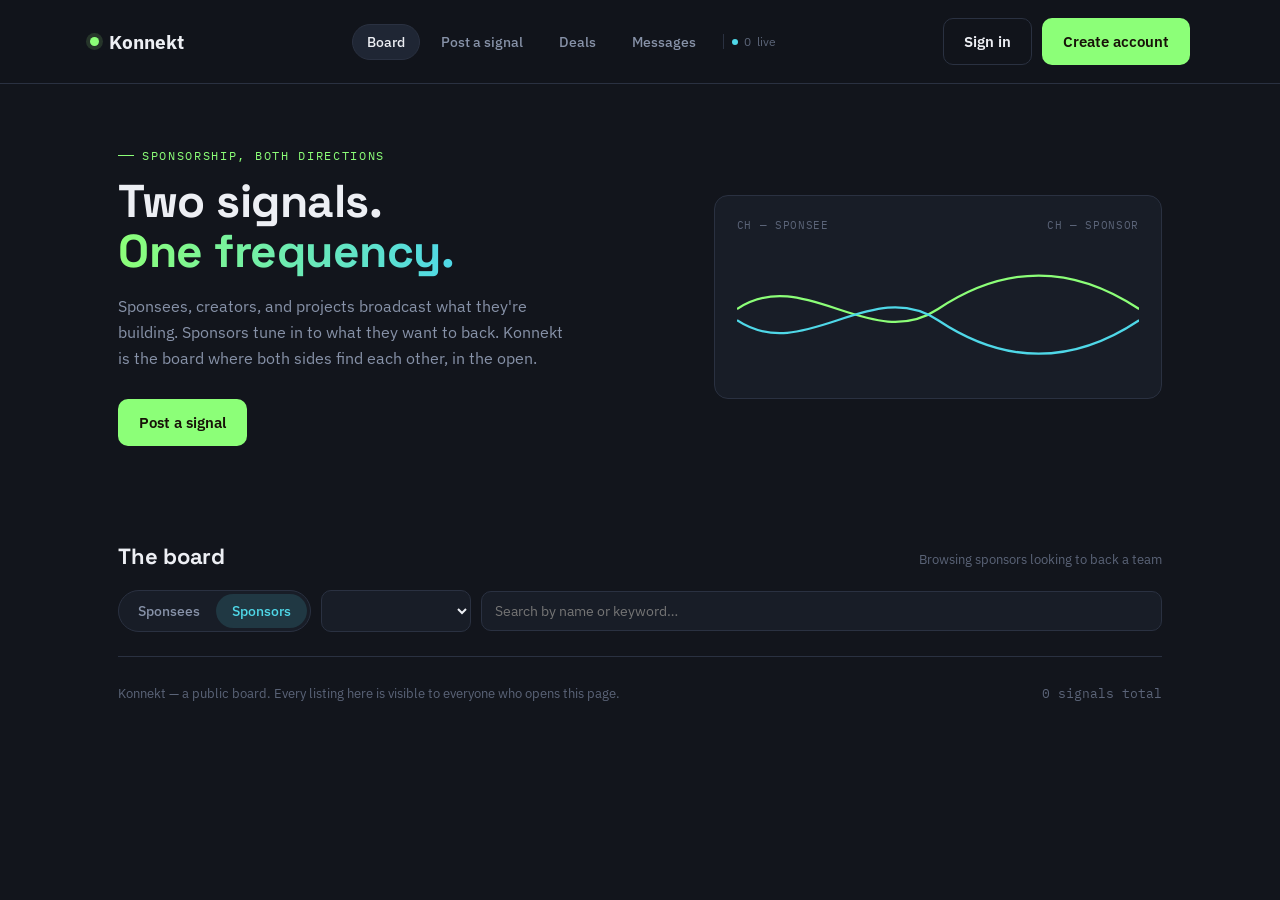
==== index.html @ de86387a "Add files via upload" ====
<!DOCTYPE html>
<html lang="en">
<head>
<meta charset="UTF-8">
<meta name="viewport" content="width=device-width, initial-scale=1.0">
<title>Konnekt — sponsees and sponsors, tuned to find each other</title>
<link rel="stylesheet" href="style.css">
</head>
<body>

<header>
  <div class="wrap header-row">
    <div class="logo"><span class="dot"></span>Konnekt</div>
    <nav>
      <button class="nav-btn active" data-view="board" onclick="setView('board')">Board</button>
      <button class="nav-btn" data-view="post" onclick="setView('post')">Post a signal</button>
      <button class="nav-btn" data-view="deals" onclick="setView('deals')">Deals<span class="nav-badge" id="dealsBadge" style="display:none;"></span></button>
      <button class="nav-btn" data-view="messages" onclick="setView('messages')">Messages<span class="nav-badge" id="threadBadge" style="display:none;"></span></button>
      <span class="live-count"><span class="pulse"></span><span id="liveCount">0</span> live</span>
    </nav>
    <div class="account-area" id="accountArea">
      <button class="btn btn-ghost" onclick="openAuthModal()">Sign in</button>
      <button class="btn btn-amber" onclick="openSignupWizard()">Create account</button>
    </div>
  </div>
</header>

<div class="wrap">

  <section class="hero">
    <div class="hero-grid">
      <div>
        <div class="eyebrow">Sponsorship, both directions</div>
        <h1>Two signals.<br><em>One frequency.</em></h1>
        <p>Sponsees, creators, and projects broadcast what they're building. Sponsors tune in to what they want to back. Konnekt is the board where both sides find each other, in the open.</p>
        <div class="cta-row">
          <button class="btn btn-amber" onclick="setView('post')">Post a signal</button>
        </div>
      </div>
      <div class="scope" id="scope">
        <div class="scope-label"><span>CH — SPONSEE</span><span>CH — SPONSOR</span></div>
        <svg viewBox="0 0 360 120">
          <path class="wave-team path-team" d="M0,60 C 60,20 120,100 180,60 S 300,20 360,60" fill="none" stroke-width="2"/>
          <path class="wave-sponsor path-sponsor" d="M0,70 C 60,110 120,30 180,70 S 300,110 360,70" fill="none" stroke-width="2"/>
          <circle class="sync-point" cx="180" cy="65" r="0"/>
        </svg>
      </div>
    </div>
  </section>

  <section id="boardSection">
    <div class="section-title">
      <h2>The board</h2>
      <span class="hint" id="boardHint">Browsing sponsors looking to back a team</span>
    </div>

    <div class="filters">
      <div class="toggle-group">
        <button id="filterTeamBtn" class="type-team" onclick="setBoardType('team')">Sponsees</button>
        <button id="filterSponsorBtn" class="type-sponsor active" onclick="setBoardType('sponsor')">Sponsors</button>
      </div>
      <select id="categoryFilter" onchange="renderBoard()"></select>
      <input type="text" id="searchFilter" placeholder="Search by name or keyword…" oninput="renderBoard()">
    </div>

    <div class="board-grid" id="boardGrid"></div>
  </section>

  <div class="post-panel" id="postPanel">
    <div id="postSignedOut" class="signed-out-notice" style="display:none;">
      <strong style="display:block;font-family:'Space Grotesk',sans-serif;font-size:18px;margin-bottom:4px;">Sign in to post a signal</strong>
      <p>Listings are tied to your account so you can edit or remove them later, and so people know who they're talking to.</p>
      <button class="btn btn-amber" onclick="openSignupWizard()">Create an account</button>
    </div>

    <div id="postRoleGate" class="signed-out-notice" style="display:none;">
      <strong style="display:block;font-family:'Space Grotesk',sans-serif;font-size:18px;margin-bottom:4px;">Are you a sponsee or a sponsor?</strong>
      <p>This sets what kind of signal your account posts. It can't be switched later, so pick the one that's actually you.</p>
      <div class="cta-row">
        <button class="btn btn-amber" onclick="chooseAccountRole('sponsee')">I'm a sponsee / project</button>
        <button class="btn btn-cyan" onclick="chooseAccountRole('sponsor')">I'm a sponsor</button>
      </div>
    </div>

    <div id="postSignedIn">
      <div class="post-head">
        <h2 id="postTitle">Post your signal</h2>
      </div>

      <form id="postForm" onsubmit="submitListing(event)">
        <div class="form-grid">
          <div class="field">
            <label for="fName" id="fNameLabel">Name</label>
            <input type="text" id="fName" required placeholder="e.g. Circuit Foxes FTC #24601">
          </div>
          <div class="field">
            <label for="fCategory">Category</label>
            <select id="fCategory" required></select>
          </div>
          <div class="field full">
            <label for="fTagline">One-line tagline</label>
            <input type="text" id="fTagline" required maxlength="90" placeholder="e.g. Rookie robotics team headed to State, chasing our first regional win">
          </div>
          <div class="field full">
            <label for="fDesc">Description</label>
            <textarea id="fDesc" required maxlength="600" placeholder="What are you building or backing? What does a sponsorship actually fund, or what do you want in return?"></textarea>
          </div>
          <div class="field full" id="offerKindField" style="display:none;">
            <label>What are you offering?</label>
            <div class="toggle-group offer-toggle">
              <button type="button" id="offerMoneyBtn" class="active" onclick="setOfferKind('money')">Money</button>
              <button type="button" id="offerOtherBtn" onclick="setOfferKind('other')">Something else</button>
              <button type="button" id="offerBothBtn" onclick="setOfferKind('both')">Both</button>
            </div>
          </div>
          <div class="field" id="budgetField">
            <label id="fBudgetLabel">Budget range (USD)</label>
            <div class="range-row">
              <input type="number" id="fBudgetMin" min="0" placeholder="Min" required>
              <span>–</span>
              <input type="number" id="fBudgetMax" min="0" placeholder="Max" required>
            </div>
          </div>
          <div class="field full" id="offerDetailsField" style="display:none;">
            <label for="fOfferDetails">Describe what you're offering</label>
            <input type="text" id="fOfferDetails" maxlength="200" placeholder="e.g. Free gear, coaching sessions, event space, product samples">
          </div>
          <div class="field full" id="virtualField" style="display:none;">
            <label class="checkbox-row">
              <input type="checkbox" id="fVirtual">
              <span>This sponsorship can work virtually / remotely — location doesn't matter</span>
            </label>
          </div>
          <div class="field full">
            <label for="fTags" id="fTagsLabel">Tags</label>
            <input type="text" id="fTags" placeholder="e.g. Youth programs, Local business (comma-separated, up to 8)">
          </div>
        </div>

        <div class="form-foot">
          <p class="form-note">Signals post to a public board. Interested people reach you through Konnekt messages, not a public contact box.</p>
          <button type="submit" class="btn btn-amber" id="submitBtn">Broadcast signal</button>
        </div>
      </form>
    </div>
  </div>

  <div class="messages-panel" id="messagesPanel">
    <div id="messagesSignedOut" class="signed-out-notice" style="display:none;">
      <strong style="display:block;font-family:'Space Grotesk',sans-serif;font-size:18px;margin-bottom:4px;">Sign in to see your messages</strong>
      <p>Message threads are tied to your account.</p>
      <button class="btn btn-amber" onclick="openSignupWizard()">Create an account</button>
    </div>

    <div id="messagesSignedIn" class="messages-layout">
      <div class="thread-list" id="threadList"></div>
      <div class="thread-view" id="threadView">
        <div class="empty-state">
          <strong>No conversation selected</strong>
          Pick a thread on the left, or message someone from a listing on the board.
        </div>
      </div>
    </div>
  </div>

  <div class="deals-panel" id="dealsPanel">
    <div id="dealsSignedOut" class="signed-out-notice" style="display:none;">
      <strong style="display:block;font-family:'Space Grotesk',sans-serif;font-size:18px;margin-bottom:4px;">Sign in to see your deals</strong>
      <p>Deals are tied to your account.</p>
      <button class="btn btn-amber" onclick="openSignupWizard()">Create an account</button>
    </div>

    <div id="dealsSignedIn" style="display:none;">
      <div class="deals-tabs">
        <button class="active" data-filter="active" onclick="setDealsFilter('active')">Needs attention</button>
        <button data-filter="ongoing" onclick="setDealsFilter('ongoing')">Active</button>
        <button data-filter="completed" onclick="setDealsFilter('completed')">Completed</button>
        <button data-filter="closed" onclick="setDealsFilter('closed')">Declined / cancelled</button>
      </div>
      <div class="deals-list" id="dealsList"></div>
    </div>
  </div>

  <footer>
    <span>Konnekt — a public board. Every listing here is visible to everyone who opens this page.</span>
    <span class="mono" id="totalCount">0 signals total</span>
  </footer>
</div>

<!-- Sign-in modal -->
<div class="modal-overlay" id="authOverlay">
  <div class="modal">
    <div class="modal-head">
      <h3>Sign in</h3>
      <button class="modal-close" onclick="closeAuthModal()">&times;</button>
    </div>
    <form id="authForm" onsubmit="submitAuth(event)">
      <div class="field full">
        <label for="authEmail">Email</label>
        <input type="email" id="authEmail" required placeholder="you@example.com">
      </div>
      <div class="field full">
        <label for="authPassword">Password</label>
        <input type="password" id="authPassword" required minlength="6" placeholder="At least 6 characters">
      </div>
      <button type="submit" class="btn btn-amber btn-block" id="authSubmitBtn">Sign in</button>
      <div class="modal-error" id="authError"></div>
      <p class="modal-note">
        <button type="button" class="link-btn" onclick="closeAuthModal(); openForgotPassword();">Forgot password?</button>
      </p>
      <p class="modal-note">New to Konnekt? <button type="button" class="link-btn" onclick="closeAuthModal(); openSignupWizard();">Create an account</button></p>
    </form>
  </div>
</div>

<!-- Forgot password -->
<div class="modal-overlay" id="forgotOverlay">
  <div class="modal">
    <div class="modal-head">
      <h3>Reset your password</h3>
      <button class="modal-close" onclick="closeForgotPassword()">&times;</button>
    </div>
    <form id="forgotForm" onsubmit="submitForgotPassword(event)">
      <div class="field full">
        <label for="forgotEmail">Email</label>
        <input type="email" id="forgotEmail" required placeholder="you@example.com">
      </div>
      <button type="submit" class="btn btn-amber btn-block" id="forgotSubmitBtn">Send reset link</button>
      <div class="modal-error" id="forgotError"></div>
      <p class="modal-note" id="forgotNote"></p>
    </form>
  </div>
</div>

<!-- Set a new password (after clicking the emailed reset link) -->
<div class="modal-overlay" id="resetPasswordOverlay">
  <div class="modal">
    <div class="modal-head">
      <h3>Set a new password</h3>
      <button class="modal-close" onclick="closeResetPasswordModal()">&times;</button>
    </div>
    <form id="resetPasswordForm" onsubmit="submitNewPassword(event)">
      <div class="field full">
        <label for="newPassword">New password</label>
        <input type="password" id="newPassword" required minlength="6" placeholder="At least 6 characters">
      </div>
      <button type="submit" class="btn btn-amber btn-block" id="resetPasswordBtn">Update password</button>
      <div class="modal-error" id="resetPasswordError"></div>
    </form>
  </div>
</div>

<!-- Signup wizard -->
<div class="modal-overlay" id="signupOverlay">
  <div class="modal modal-wide">
    <div class="modal-head">
      <h3 id="wizardTitle">Join Konnekt</h3>
      <button class="modal-close" onclick="closeSignupWizard()">&times;</button>
    </div>
    <div class="wizard-progress" id="wizardProgress"></div>
    <div id="wizardBody"></div>
    <div class="modal-error" id="wizardError"></div>
    <div class="wizard-nav" id="wizardNav"></div>
    <p class="modal-note wizard-skip"><button type="button" class="link-btn" onclick="closeSignupWizard()">Sign up later</button></p>
  </div>
</div>

<!-- Profile modal -->
<div class="modal-overlay" id="profileOverlay">
  <div class="modal modal-wide">
    <div class="modal-head">
      <h3 id="profileModalTitle">Profile</h3>
      <button class="modal-close" onclick="closeProfileModal()">&times;</button>
    </div>
    <div id="profileModalBody"></div>
  </div>
</div>

<!-- Listing detail modal -->
<div class="modal-overlay" id="listingOverlay">
  <div class="modal modal-wide">
    <div class="modal-head">
      <h3>Signal details</h3>
      <button class="modal-close" onclick="closeListingModal()">&times;</button>
    </div>
    <div id="listingModalBody"></div>
  </div>
</div>

<!-- Image lightbox -->
<div class="modal-overlay lightbox-overlay" id="imageLightboxOverlay" onclick="closeImageLightbox()">
  <img id="lightboxImg" src="" alt="">
</div>

<!-- Propose / counter a deal -->
<div class="modal-overlay" id="dealOverlay">
  <div class="modal modal-wide">
    <div class="modal-head">
      <h3 id="dealModalTitle">Propose a deal</h3>
      <button class="modal-close" onclick="closeDealModal()">&times;</button>
    </div>
    <p class="modal-note" id="dealModalSubtext" style="margin-top:0;"></p>
    <form id="dealForm" onsubmit="submitDealProposal(event)">
      <div class="field full" id="dealOfferKindField">
        <label>What's on the table?</label>
        <div class="toggle-group offer-toggle">
          <button type="button" id="dealOfferMoneyBtn" class="active" onclick="setDealOfferKind('money')">Money</button>
          <button type="button" id="dealOfferOtherBtn" onclick="setDealOfferKind('other')">Something else</button>
          <button type="button" id="dealOfferBothBtn" onclick="setDealOfferKind('both')">Both</button>
        </div>
      </div>
      <div class="field" id="dealAmountField">
        <label for="dAmount">Amount (USD)</label>
        <input type="number" id="dAmount" min="0" placeholder="e.g. 500">
      </div>
      <div class="field">
        <label for="dDuration">Duration</label>
        <input type="text" id="dDuration" placeholder="e.g. 3 months, one event">
      </div>
      <div class="field full" id="dealDetailsField" style="display:none;">
        <label for="dOfferDetails">Describe what's being offered</label>
        <input type="text" id="dOfferDetails" maxlength="200" placeholder="e.g. free gear, event space">
      </div>
      <div class="field full">
        <label for="dDeliverables">Deliverables <span class="field-optional">(what the other side provides in return)</span></label>
        <textarea id="dDeliverables" maxlength="400" placeholder="e.g. Logo on jersey + 2 social posts + banner at 3 events"></textarea>
      </div>
      <div class="field full">
        <label for="dNote">Note <span class="field-optional">(optional)</span></label>
        <input type="text" id="dNote" maxlength="300" placeholder="Anything else worth saying">
      </div>
      <button type="submit" class="btn btn-amber btn-block" id="dealSubmitBtn">Send proposal</button>
      <div class="modal-error" id="dealError"></div>
    </form>
  </div>
</div>

<!-- Leave a review -->
<div class="modal-overlay" id="reviewOverlay">
  <div class="modal">
    <div class="modal-head">
      <h3>Leave a review</h3>
      <button class="modal-close" onclick="closeReviewModal()">&times;</button>
    </div>
    <form id="reviewForm" onsubmit="submitReview(event)">
      <div class="field full">
        <label>Rating</label>
        <div class="star-input" id="starInput">
          <button type="button" data-star="1" onclick="setReviewRating(1)">★</button>
          <button type="button" data-star="2" onclick="setReviewRating(2)">★</button>
          <button type="button" data-star="3" onclick="setReviewRating(3)">★</button>
          <button type="button" data-star="4" onclick="setReviewRating(4)">★</button>
          <button type="button" data-star="5" onclick="setReviewRating(5)">★</button>
        </div>
      </div>
      <div class="field full">
        <label for="rBody">Review <span class="field-optional">(optional)</span></label>
        <textarea id="rBody" maxlength="500" placeholder="How did it go?"></textarea>
      </div>
      <button type="submit" class="btn btn-amber btn-block">Submit review</button>
      <div class="modal-error" id="reviewError"></div>
    </form>
  </div>
</div>

<div class="toast" id="toast"></div>

<script src="https://cdn.jsdelivr.net/npm/@supabase/supabase-js@2/dist/umd/supabase.js"></script>
<script src="config.js"></script>
<script src="app.js"></script>

</body>
</html>
---- style.css ----
@import url('https://fonts.googleapis.com/css2?family=Space+Grotesk:wght@400;500;600;700&family=IBM+Plex+Sans:wght@400;500;600&family=IBM+Plex+Mono:wght@400;500&display=swap');

:root{
  --bg:#12151c;
  --surface:#181d27;
  --surface-2:#1f2634;
  --border:#2a3141;
  --text:#edeff4;
  --text-muted:#8792a8;
  --text-faint:#5b6478;
  --amber:#8cff78;
  --amber-soft:rgba(162, 255, 145, .14);
  --amber-dark:#61de4b;
  --cyan:#4fd8e8;
  --cyan-soft:rgba(79,216,232,.14);
  --danger:#e8615f;
  --success:#3ddc84;
  --success-soft:rgba(61,220,132,.14);
  --radius:14px;
}

*{box-sizing:border-box;}
html,body{margin:0;padding:0;}
body{
  background:var(--bg);
  color:var(--text);
  font-family:'IBM Plex Sans',sans-serif;
  -webkit-font-smoothing:antialiased;
  min-height:100vh;
}
h1,h2,h3{font-family:'Space Grotesk',sans-serif;margin:0;letter-spacing:-0.01em;}
.mono{font-family:'IBM Plex Mono',monospace;}
a{color:inherit;}
button{font-family:inherit;cursor:pointer;}
::selection{background:var(--amber-soft);}

.wrap{max-width:1100px;margin:0 auto;padding:0 28px;}

header{
  border-bottom:1px solid var(--border);
  position:sticky;top:0;
  background:rgba(18,21,28,.92);
  backdrop-filter:blur(8px);
  z-index:50;
}
.header-row{display:flex;align-items:center;justify-content:space-between;padding:18px 0;gap:16px;flex-wrap:wrap;}
.logo{display:flex;align-items:center;gap:10px;font-size:19px;font-weight:700;}
.logo .dot{width:9px;height:9px;border-radius:50%;background:var(--amber);box-shadow:0 0 0 4px var(--amber-soft);}
nav{display:flex;gap:6px;align-items:center;flex-wrap:wrap;}
.nav-btn{background:none;border:1px solid transparent;color:var(--text-muted);padding:8px 14px;border-radius:999px;font-size:14px;font-weight:500;transition:all .15s;}
.nav-btn:hover{color:var(--text);}
.nav-btn.active{background:var(--surface-2);color:var(--text);border-color:var(--border);}
.live-count{font-size:12px;color:var(--text-faint);display:flex;align-items:center;gap:6px;padding-left:8px;margin-left:6px;border-left:1px solid var(--border);}
.pulse{width:6px;height:6px;border-radius:50%;background:var(--cyan);animation:pulse 2s ease-in-out infinite;}
@keyframes pulse{0%,100%{opacity:.35}50%{opacity:1}}

.account-area{display:flex;align-items:center;gap:10px;}
.account-chip{
  display:flex;align-items:center;gap:8px;background:var(--surface-2);
  border:1px solid var(--border);border-radius:999px;padding:6px 6px 6px 12px;font-size:13px;
}
.account-chip .avatar{
  width:22px;height:22px;border-radius:50%;background:linear-gradient(135deg,var(--amber),var(--cyan));
  display:flex;align-items:center;justify-content:center;font-size:11px;font-weight:700;color:#12151c;overflow:hidden;
}
.link-btn{background:none;border:none;color:var(--text-faint);font-size:12.5px;text-decoration:underline;padding:4px 8px;}
.link-btn:hover{color:var(--text-muted);}

.hero{padding:64px 0 40px;}
.hero-grid{display:grid;grid-template-columns:1.1fr 0.9fr;gap:48px;align-items:center;}
@media(max-width:820px){.hero-grid{grid-template-columns:1fr;}}
.eyebrow{font-family:'IBM Plex Mono',monospace;font-size:12px;color:var(--amber);letter-spacing:.14em;text-transform:uppercase;margin-bottom:14px;display:flex;align-items:center;gap:8px;}
.eyebrow::before{content:"";width:16px;height:1px;background:var(--amber);}
.hero h1{font-size:46px;line-height:1.08;font-weight:700;margin-bottom:18px;}
.hero h1 em{font-style:normal;background:linear-gradient(90deg,var(--amber),var(--cyan));-webkit-background-clip:text;background-clip:text;color:transparent;}
.hero p{color:var(--text-muted);font-size:16px;line-height:1.6;max-width:46ch;margin-bottom:28px;}
.cta-row{display:flex;gap:12px;flex-wrap:wrap;}
.btn{border-radius:10px;padding:13px 20px;font-size:14.5px;font-weight:600;border:1px solid transparent;transition:transform .12s ease, background .15s;}
.btn:active{transform:scale(.97);}
.btn:disabled{opacity:.6;cursor:default;}
.btn-amber{background:var(--amber);color:#171208;}
.btn-amber:hover{background:#a2ff91;}
.btn-cyan{background:var(--cyan);color:#071a1c;}
.btn-cyan:hover{background:#68e2ef;}
.btn-ghost{background:transparent;border-color:var(--border);color:var(--text);}
.btn-ghost:hover{border-color:var(--text-faint);}
.btn-block{width:100%;}

.scope{background:var(--surface);border:1px solid var(--border);border-radius:var(--radius);padding:22px;position:relative;overflow:hidden;}
.scope-label{display:flex;justify-content:space-between;font-family:'IBM Plex Mono',monospace;font-size:11px;color:var(--text-faint);margin-bottom:10px;letter-spacing:.06em;}
.scope svg{width:100%;height:auto;display:block;}
.wave-team{stroke:var(--amber);}
.wave-sponsor{stroke:var(--cyan);}
.sync-point{fill:var(--text);opacity:0;}
.scope.synced .sync-point{opacity:1;animation:flash 900ms ease-out;}
@keyframes flash{0%{opacity:0;r:0;}30%{opacity:1;r:5;}100%{opacity:0;r:16;}}
.path-team{animation:driftA 9s ease-in-out infinite;}
.path-sponsor{animation:driftB 11s ease-in-out infinite;}
@keyframes driftA{0%,100%{ d: path("M0,60 C 60,20 120,100 180,60 S 300,20 360,60"); }50%{ d: path("M0,60 C 60,90 120,20 180,60 S 300,100 360,60"); }}
@keyframes driftB{0%,100%{ d: path("M0,70 C 60,110 120,30 180,70 S 300,110 360,70"); }50%{ d: path("M0,70 C 60,40 120,90 180,70 S 300,30 360,70"); }}
@media (prefers-reduced-motion: reduce){.path-team,.path-sponsor,.pulse{animation:none;}}

.section-title{display:flex;align-items:baseline;justify-content:space-between;margin:56px 0 20px;flex-wrap:wrap;gap:12px;}
.section-title h2{font-size:22px;}
.section-title .hint{color:var(--text-faint);font-size:13px;}

.filters{display:flex;gap:10px;flex-wrap:wrap;margin-bottom:24px;align-items:center;}
.toggle-group{display:flex;background:var(--surface);border:1px solid var(--border);border-radius:999px;padding:3px;}
.toggle-group button{background:none;border:none;color:var(--text-muted);padding:8px 16px;border-radius:999px;font-size:13.5px;font-weight:500;}
.toggle-group button.active.type-team{background:var(--amber);color:#12151c;}
.toggle-group button.active.type-sponsor{background:var(--cyan-soft);color:var(--cyan);}

select, input[type=text], input[type=email], input[type=password], textarea, input[type=number]{
  background:var(--surface);border:1px solid var(--border);color:var(--text);
  border-radius:10px;padding:10px 13px;font-size:14px;font-family:inherit;outline:none;width:100%;
}
select:focus, input:focus, textarea:focus{border-color:var(--text-faint);}
.filters select{min-width:150px;width:auto;}
.filters input[type=text]{flex:1;min-width:180px;}

.board-grid{display:flex;flex-direction:column;gap:14px;}
.empty-state{border:1px dashed var(--border);border-radius:var(--radius);padding:48px 24px;text-align:center;color:var(--text-faint);}
.empty-state strong{color:var(--text-muted);display:block;margin-bottom:6px;font-weight:600;}

.card{
  background:var(--surface);border:1px solid var(--border);border-radius:var(--radius);
  padding:18px 20px;display:flex;align-items:center;gap:18px;transition:border-color .15s;
}
.card:hover{border-color:var(--text-faint);}
.card-main{display:flex;align-items:flex-start;gap:14px;flex:1;min-width:0;cursor:pointer;}

.card-avatar{flex-shrink:0;}
.avatar-fallback{
  display:flex;align-items:center;justify-content:center;border-radius:50%;
  background:var(--surface-2);border:1px solid var(--border);color:var(--text-muted);
  font-family:'Space Grotesk',sans-serif;font-weight:600;flex-shrink:0;
}
.avatar-img{border-radius:50%;object-fit:cover;flex-shrink:0;border:1px solid var(--border);}

.card-info{min-width:0;flex:1;}
.card-name-row{display:flex;align-items:baseline;gap:8px;flex-wrap:wrap;}
.card-name{font-family:'Space Grotesk',sans-serif;font-weight:700;font-size:17px;}
.card-distance{font-size:12px;color:var(--text-faint);}
.freq{font-family:'IBM Plex Mono',monospace;font-size:11px;color:var(--text-faint);white-space:nowrap;}
.badge{display:inline-flex;align-items:center;gap:5px;font-family:'IBM Plex Mono',monospace;font-size:10.5px;padding:4px 9px;border-radius:999px;letter-spacing:.03em;width:fit-content;margin-top:4px;}
.badge.team{background:var(--amber-soft);color:var(--amber);}
.badge.sponsor{background:var(--cyan-soft);color:var(--cyan);}
.tagline{font-size:13.5px;color:var(--text-muted);}
.desc{font-size:13.5px;color:var(--text-muted);line-height:1.5;}

.card-price{
  font-family:'IBM Plex Mono',monospace;font-weight:600;font-size:16px;color:var(--success);
  margin:4px 0 2px;display:block;
}
.offer-text{font-size:13px;color:var(--text-muted);display:block;margin:4px 0 2px;}
.offer-text.combo{font-size:12px;color:var(--text-faint);}

.tag-pills{display:flex;flex-wrap:wrap;gap:6px;margin-top:8px;}
.tag-pill{
  background:transparent;border:1px solid var(--border);color:var(--text-muted);
  font-size:11.5px;padding:4px 10px;border-radius:999px;cursor:pointer;transition:border-color .15s,color .15s;
}
.tag-pill:hover{border-color:var(--text-faint);color:var(--text);}

.card-meta{display:flex;gap:8px;flex-wrap:wrap;font-size:11.5px;color:var(--text-faint);font-family:'IBM Plex Mono',monospace;margin-top:6px;}
.card-meta span{background:var(--surface-2);padding:3px 8px;border-radius:6px;}

.card-side{display:flex;flex-direction:column;align-items:center;gap:10px;flex-shrink:0;}
.match-ring{position:relative;width:64px;height:64px;}
.match-ring svg{width:100%;height:100%;transform:rotate(-90deg);}
.match-ring .ring-bg{fill:none;stroke:var(--surface-2);stroke-width:5;}
.match-ring .ring-fg{fill:none;stroke:var(--success);stroke-width:5;stroke-linecap:round;transition:stroke-dashoffset .4s ease;}
.match-ring .ring-text{
  position:absolute;inset:0;display:flex;align-items:center;justify-content:center;
  font-family:'IBM Plex Mono',monospace;font-size:12.5px;font-weight:600;color:var(--success);
}
.btn-connect{
  background:var(--success);color:#06210f;border:none;border-radius:8px;
  padding:9px 18px;font-size:13.5px;font-weight:600;white-space:nowrap;transition:background .15s,transform .12s;
}
.btn-connect:hover{background:#57e39a;}
.btn-connect:active{transform:scale(.97);}
.btn-offer{
  background:var(--cyan);color:#071a1c;border:none;border-radius:8px;
  padding:9px 18px;font-size:13.5px;font-weight:600;white-space:nowrap;transition:background .15s,transform .12s;
}
.btn-offer:hover{background:#68e2ef;}
.btn-offer:active{transform:scale(.97);}
.card-side-actions{display:flex;gap:8px;flex-wrap:wrap;justify-content:center;}

.card-actions{display:flex;gap:8px;margin-top:6px;align-items:center;}
.del-btn{background:none;border:none;color:var(--danger);font-size:12px;text-decoration:underline;padding:4px;white-space:nowrap;}
.posted-by{font-size:11px;color:var(--text-faint);margin-top:6px;}

@media(max-width:640px){
  .card{flex-direction:column;align-items:stretch;}
  .card-side{flex-direction:row;justify-content:space-between;width:100%;}
  .card-side-actions{flex-direction:row;}
}

.post-panel{display:none;background:var(--surface);border:1px solid var(--border);border-radius:var(--radius);padding:28px;margin:56px 0 80px;}
.post-panel.open{display:block;}
.post-head{display:flex;justify-content:space-between;align-items:center;margin-bottom:22px;flex-wrap:wrap;gap:12px;}
.post-toggle{display:flex;gap:8px;}
.post-toggle button{padding:9px 16px;border-radius:999px;border:1px solid var(--border);background:var(--surface-2);color:var(--text-muted);font-size:13.5px;font-weight:500;}
.post-toggle button.active.type-team{border-color:var(--amber);color:#12151c;background:var(--amber);}
.post-toggle button.active.type-sponsor{border-color:var(--cyan);color:var(--cyan);background:var(--cyan-soft);}
.form-grid{display:grid;grid-template-columns:1fr 1fr;gap:16px;}
@media(max-width:640px){.form-grid{grid-template-columns:1fr;}}
.field{display:flex;flex-direction:column;gap:6px;}
.field.full{grid-column:1/-1;}
.field label{font-size:12.5px;color:var(--text-muted);font-weight:500;}
.field textarea{resize:vertical;min-height:80px;}
.range-row{display:flex;gap:10px;align-items:center;}
.range-row span{color:var(--text-faint);font-size:13px;}
.form-foot{display:flex;justify-content:space-between;align-items:center;margin-top:22px;gap:12px;flex-wrap:wrap;}
.form-note{font-size:12px;color:var(--text-faint);max-width:40ch;}

.offer-toggle button{padding:9px 14px;font-size:13px;}
.offer-toggle button.active{background:var(--success-soft);color:var(--success);}
.field-optional{font-weight:400;color:var(--text-faint);}
.location-row{display:flex;gap:8px;flex-wrap:wrap;}
.location-row input{flex:1;min-width:140px;}
.autocomplete-wrap{position:relative;flex:1;min-width:140px;}
.autocomplete-wrap input{width:100%;}
.autocomplete-list{
  display:none;position:absolute;top:calc(100% + 4px);left:0;right:0;z-index:20;
  background:var(--surface-2);border:1px solid var(--border);border-radius:10px;
  max-height:220px;overflow-y:auto;box-shadow:0 12px 30px rgba(0,0,0,.35);
}
.autocomplete-list.open{display:block;}
.autocomplete-item{padding:10px 12px;font-size:13px;color:var(--text);cursor:pointer;border-bottom:1px solid var(--border);}
.autocomplete-item:last-child{border-bottom:none;}
.autocomplete-item:hover{background:var(--surface);}
.btn-small{padding:9px 12px;font-size:12.5px;white-space:nowrap;}

.checkbox-row{display:flex;align-items:center;gap:10px;font-size:13.5px;color:var(--text-muted);cursor:pointer;flex-direction:row;}
.checkbox-row input[type=checkbox]{width:16px;height:16px;accent-color:var(--cyan);flex-shrink:0;cursor:pointer;}
.badge.virtual{background:var(--cyan-soft);color:var(--cyan);}
.badge.verified{background:var(--success-soft);color:var(--success);}

.signed-out-notice{
  border:1px dashed var(--border);border-radius:var(--radius);padding:32px 24px;text-align:center;
}
.signed-out-notice p{color:var(--text-muted);font-size:14px;margin:8px 0 18px;}

.nav-badge{
  display:inline-block;margin-left:6px;background:var(--amber);color:#171208;
  font-size:10px;font-weight:700;border-radius:999px;padding:1px 6px;
}

.poster-link{
  background:none;border:none;padding:0;color:var(--text-faint);font-size:11px;
  text-decoration:underline;cursor:pointer;font-family:inherit;
}
.poster-link:hover{color:var(--text-muted);}

.message-btn{
  background:none;border:1px solid var(--border);color:var(--text-muted);
  padding:9px 12px;border-radius:8px;font-size:13px;font-weight:500;
}
.message-btn:hover{border-color:var(--text-faint);color:var(--text);}

/* ---------- messages panel ---------- */
.messages-panel{display:none;margin:56px 0 80px;}
.messages-panel.open{display:block;}
.messages-layout{
  display:grid;grid-template-columns:280px 1fr;gap:16px;
  border:1px solid var(--border);border-radius:var(--radius);overflow:hidden;
  min-height:460px;background:var(--surface);
}
@media(max-width:720px){.messages-layout{grid-template-columns:1fr;}}

.thread-list{border-right:1px solid var(--border);overflow-y:auto;max-height:620px;}
.thread-item{
  display:flex;flex-direction:column;gap:3px;padding:14px 16px;
  border-bottom:1px solid var(--border);cursor:pointer;transition:background .12s;
}
.thread-item:hover{background:var(--surface-2);}
.thread-item.active{background:var(--surface);}
.thread-item .t-name{font-weight:600;font-size:13.5px;}
.thread-item .t-preview{font-size:12px;color:var(--text-faint);white-space:nowrap;overflow:hidden;text-overflow:ellipsis;}
.thread-item .t-time{font-size:10.5px;color:var(--text-faint);font-family:'IBM Plex Mono',monospace;}

.thread-view{display:flex;flex-direction:column;padding:0;}
.thread-view .empty-state{margin:auto;border:none;}
.thread-header{padding:14px 18px;border-bottom:1px solid var(--border);font-weight:600;font-size:14px;display:flex;justify-content:space-between;align-items:center;}
.thread-header .listing-tag{font-size:11px;color:var(--text-faint);font-family:'IBM Plex Mono',monospace;font-weight:400;}
.thread-messages{flex:1;overflow-y:auto;padding:16px 18px;display:flex;flex-direction:column;gap:10px;max-height:460px;}
.bubble{max-width:75%;padding:9px 13px;border-radius:14px;font-size:13.5px;line-height:1.45;}
.bubble.mine{align-self:flex-end;background:var(--amber-dark);color:var(--text);border-bottom-right-radius:4px;}
.bubble.theirs{align-self:flex-start;background:var(--surface-2);border-bottom-left-radius:4px;}
.bubble .b-time{display:block;font-size:10px;color:var(--text-faint);margin-top:4px;font-family:'IBM Plex Mono',monospace;}
.bubble .msg-text{white-space:pre-wrap;word-break:break-word;}
.bubble .msg-image{display:block;max-width:100%;max-height:260px;border-radius:10px;cursor:zoom-in;margin-bottom:4px;object-fit:cover;}
.bubble.deleted{opacity:.6;font-style:italic;color:var(--text-faint);}
.msg-del-btn{background:none;border:none;padding:0;margin-left:6px;color:inherit;text-decoration:underline;cursor:pointer;font-family:inherit;font-size:10px;opacity:.75;}
.msg-del-btn:hover{opacity:1;}

.thread-input{display:flex;gap:8px;padding:14px;border-top:1px solid var(--border);align-items:center;}
.thread-input input{flex:1;}
.attach-btn{
  display:flex;align-items:center;justify-content:center;width:38px;height:38px;flex-shrink:0;
  border:1px solid var(--border);border-radius:10px;background:var(--surface-2);cursor:pointer;font-size:16px;transition:border-color .15s;
}
.attach-btn:hover{border-color:var(--text-faint);}
.image-preview-row{display:flex;align-items:center;gap:10px;padding:0 14px 12px;}
.image-preview-row img{width:52px;height:52px;object-fit:cover;border-radius:8px;border:1px solid var(--border);}
.image-preview-row button{background:var(--surface-2);border:1px solid var(--border);border-radius:50%;width:22px;height:22px;color:var(--text-muted);font-size:12px;line-height:1;cursor:pointer;}
.image-preview-row button:hover{color:var(--danger);border-color:var(--danger);}

.lightbox-overlay{background:rgba(8,9,13,.92);cursor:zoom-out;}
.lightbox-overlay img{max-width:90vw;max-height:88vh;border-radius:12px;box-shadow:0 20px 60px rgba(0,0,0,.5);}

/* ---------- profile modal ---------- */
.modal-wide{max-width:560px;}
.profile-head{display:flex;gap:14px;align-items:center;margin-bottom:18px;}
.profile-avatar{
  width:52px;height:52px;border-radius:50%;background:linear-gradient(135deg,var(--amber),var(--cyan));
  display:flex;align-items:center;justify-content:center;font-size:18px;font-weight:700;color:#12151c;flex-shrink:0;overflow:hidden;
}
.profile-name{font-family:'Space Grotesk',sans-serif;font-size:19px;font-weight:700;}
.profile-role-row{margin:4px 0;}
.profile-handle{font-family:'IBM Plex Mono',monospace;font-size:12.5px;color:var(--text-faint);}
.profile-link a{color:var(--cyan);font-size:12.5px;text-decoration:none;}
.profile-link a:hover{text-decoration:underline;}
.profile-bio{font-size:13.5px;color:var(--text-muted);line-height:1.55;margin-bottom:18px;}
.profile-bio.empty{color:var(--text-faint);font-style:italic;}
.profile-section-label{font-size:11.5px;color:var(--text-faint);text-transform:uppercase;letter-spacing:.08em;margin:18px 0 10px;font-family:'IBM Plex Mono',monospace;}
.profile-listings{display:flex;flex-direction:column;gap:8px;max-height:220px;overflow-y:auto;}
.mini-listing{background:var(--surface-2);border:1px solid var(--border);border-radius:10px;padding:10px 12px;font-size:13px;cursor:pointer;transition:border-color .15s;border:1px solid transparent;}
.mini-listing:hover{border-color:var(--text-faint);}
.mini-listing .m-name{font-weight:600;}
.mini-listing .m-tag{color:var(--text-faint);font-size:12px;}
.edit-profile-btn{margin-top:6px;}

.avatar-edit-row{display:flex;align-items:center;gap:14px;margin-bottom:18px;}
.avatar-edit-row .profile-avatar{overflow:hidden;}
.avatar-edit-row .profile-avatar img{width:100%;height:100%;object-fit:cover;border-radius:50%;}
.avatar-edit-row .avatar-actions{display:flex;flex-direction:column;gap:6px;align-items:flex-start;}
.file-btn{display:inline-flex;align-items:center;cursor:pointer;}

/* listing detail modal */
.ld-head{margin-bottom:12px;}
.ld-name{font-size:20px;margin:8px 0 4px;}
.ld-tagline{color:var(--text-muted);font-size:14px;}
.ld-desc{font-size:13.5px;color:var(--text-muted);line-height:1.6;margin:12px 0;}
.ld-meta{display:flex;gap:10px;flex-wrap:wrap;align-items:center;margin:12px 0;font-size:13px;color:var(--text-faint);}

footer{border-top:1px solid var(--border);padding:28px 0 40px;color:var(--text-faint);font-size:12.5px;display:flex;justify-content:space-between;flex-wrap:wrap;gap:10px;}

.toast{position:fixed;bottom:24px;left:50%;transform:translateX(-50%) translateY(20px);background:var(--surface-2);border:1px solid var(--border);color:var(--text);padding:12px 18px;border-radius:10px;font-size:13.5px;opacity:0;transition:all .25s ease;pointer-events:none;z-index:100;max-width:90vw;}
.toast.show{opacity:1;transform:translateX(-50%) translateY(0);}

/* auth modal */
.modal-overlay{
  display:none;position:fixed;inset:0;background:rgba(8,10,14,.7);
  align-items:center;justify-content:center;z-index:200;padding:20px;
}
.modal-overlay.open{display:flex;}
.modal{
  background:var(--surface);border:1px solid var(--border);border-radius:var(--radius);
  padding:28px;width:100%;max-width:380px;
}
.modal-head{display:flex;justify-content:space-between;align-items:center;margin-bottom:18px;}
.modal-close{background:none;border:none;color:var(--text-faint);font-size:20px;line-height:1;padding:4px;}
.modal-tabs{display:flex;gap:8px;margin-bottom:18px;}
.modal-tabs button{flex:1;padding:9px;border-radius:8px;border:1px solid var(--border);background:var(--surface-2);color:var(--text-muted);font-size:13.5px;font-weight:500;}
.modal-tabs button.active{border-color:var(--amber);color:#12151c;background:var(--amber);}
.modal .field{margin-bottom:14px;}
.modal-error{color:var(--danger);font-size:12.5px;margin-top:6px;display:none;}
.modal-error.show{display:block;}
.modal-note{font-size:12px;color:var(--text-faint);margin-top:12px;}

/* signup wizard */
.field-hint{font-size:11.5px;color:var(--text-faint);margin:6px 0 0;}
.wizard-progress{margin-bottom:20px;}
.wizard-progress-bar{height:5px;border-radius:999px;background:var(--surface-2);overflow:hidden;}
.wizard-progress-fill{height:100%;background:var(--amber);border-radius:999px;transition:width .25s ease;}
.wizard-progress-label{display:block;margin-top:7px;font-size:11.5px;color:var(--text-faint);font-family:'IBM Plex Mono',monospace;}
.wizard-intro{font-size:14px;color:var(--text-muted);margin:0 0 16px;}
.role-choice{display:grid;grid-template-columns:1fr 1fr;gap:12px;}
.role-card{
  display:flex;flex-direction:column;align-items:center;text-align:center;gap:6px;
  background:var(--surface-2);border:1px solid var(--border);border-radius:var(--radius);
  padding:22px 14px;cursor:pointer;transition:border-color .15s,transform .12s;
}
.role-card:hover{border-color:var(--amber);}
.role-card:active{transform:scale(.98);}
.role-emoji{font-size:26px;}
.role-name{font-family:'Space Grotesk',sans-serif;font-weight:700;font-size:15.5px;}
.role-desc{font-size:12px;color:var(--text-muted);}
.pill-toggle{display:flex;background:var(--surface);border:1px solid var(--border);border-radius:999px;padding:3px;width:fit-content;}
.pill-toggle button{background:none;border:none;color:var(--text-muted);padding:8px 20px;border-radius:999px;font-size:13.5px;font-weight:500;cursor:pointer;}
.pill-toggle button.active{background:var(--amber);color:#12151c;}
.wizard-nav{display:flex;justify-content:space-between;gap:10px;margin-top:20px;}
.wizard-nav .btn{flex:1;}
.wizard-skip{text-align:center;margin-top:10px;}

/* ---------- deals panel ---------- */
.deals-panel{display:none;margin:56px 0 80px;}
.deals-panel.open{display:block;}
.deals-tabs{display:flex;gap:6px;flex-wrap:wrap;margin-bottom:18px;border-bottom:1px solid var(--border);padding-bottom:12px;}
.deals-tabs button{
  background:none;border:1px solid var(--border);color:var(--text-muted);
  padding:8px 14px;border-radius:999px;font-size:12.5px;font-weight:500;cursor:pointer;transition:border-color .15s,color .15s;
}
.deals-tabs button:hover{border-color:var(--text-faint);}
.deals-tabs button.active{background:var(--amber-soft);border-color:var(--amber);color:var(--amber);}
.deals-list{display:flex;flex-direction:column;gap:14px;}

.deal-card{background:var(--surface);border:1px solid var(--border);border-radius:var(--radius);padding:18px 20px;}
.deal-card-head{display:flex;justify-content:space-between;align-items:center;margin-bottom:12px;}
.deal-card-time{font-size:11px;color:var(--text-faint);font-family:'IBM Plex Mono',monospace;}
.deal-card-body{display:flex;gap:14px;align-items:flex-start;}
.deal-counterparty{font-family:'Space Grotesk',sans-serif;font-weight:700;font-size:15px;cursor:pointer;}
.deal-counterparty:hover{text-decoration:underline;}
.deal-listing-ref{font-size:12px;color:var(--text-faint);margin-bottom:6px;}
.deal-terms{display:flex;align-items:center;gap:10px;flex-wrap:wrap;margin-bottom:4px;}
.deal-term{font-size:12px;color:var(--text-muted);font-family:'IBM Plex Mono',monospace;}
.deal-deliverables{font-size:13px;color:var(--text-muted);margin-top:4px;line-height:1.5;}
.deal-note{font-size:12.5px;color:var(--text-faint);font-style:italic;margin-top:6px;}
.deal-card-actions{display:flex;gap:8px;align-items:center;margin-top:14px;flex-wrap:wrap;}
.deal-confirm-note{font-size:12.5px;color:var(--success);}

.badge.deal-attention{background:var(--amber-soft);color:var(--amber);}
.badge.deal-waiting{background:var(--surface-2);color:var(--text-faint);}
.badge.deal-active{background:var(--cyan-soft);color:var(--cyan);}
.badge.deal-done{background:var(--success-soft);color:var(--success);}
.badge.deal-closed{background:var(--surface-2);color:var(--text-faint);}

/* ---------- trust / reviews ---------- */
.trust-summary{display:flex;gap:28px;margin:10px 0 16px;}
.trust-stat{display:flex;flex-direction:column;}
.trust-num{font-family:'Space Grotesk',sans-serif;font-weight:700;font-size:22px;}
.trust-label{font-size:11.5px;color:var(--text-faint);}
.review-list{display:flex;flex-direction:column;gap:12px;}
.review-item{background:var(--surface-2);border:1px solid var(--border);border-radius:10px;padding:12px 14px;}
.review-item-head{display:flex;align-items:center;gap:8px;flex-wrap:wrap;margin-bottom:4px;}
.review-stars{color:var(--amber);font-size:13px;letter-spacing:1px;}
.review-author{font-size:12.5px;font-weight:600;}
.review-time{font-size:11px;color:var(--text-faint);margin-left:auto;}
.review-body{font-size:13px;color:var(--text-muted);line-height:1.5;}

.star-input{display:flex;gap:4px;}
.star-input button{
  background:none;border:none;font-size:26px;line-height:1;color:var(--surface-2);
  cursor:pointer;padding:2px;transition:color .1s;
}
.star-input button.active{color:var(--amber);}
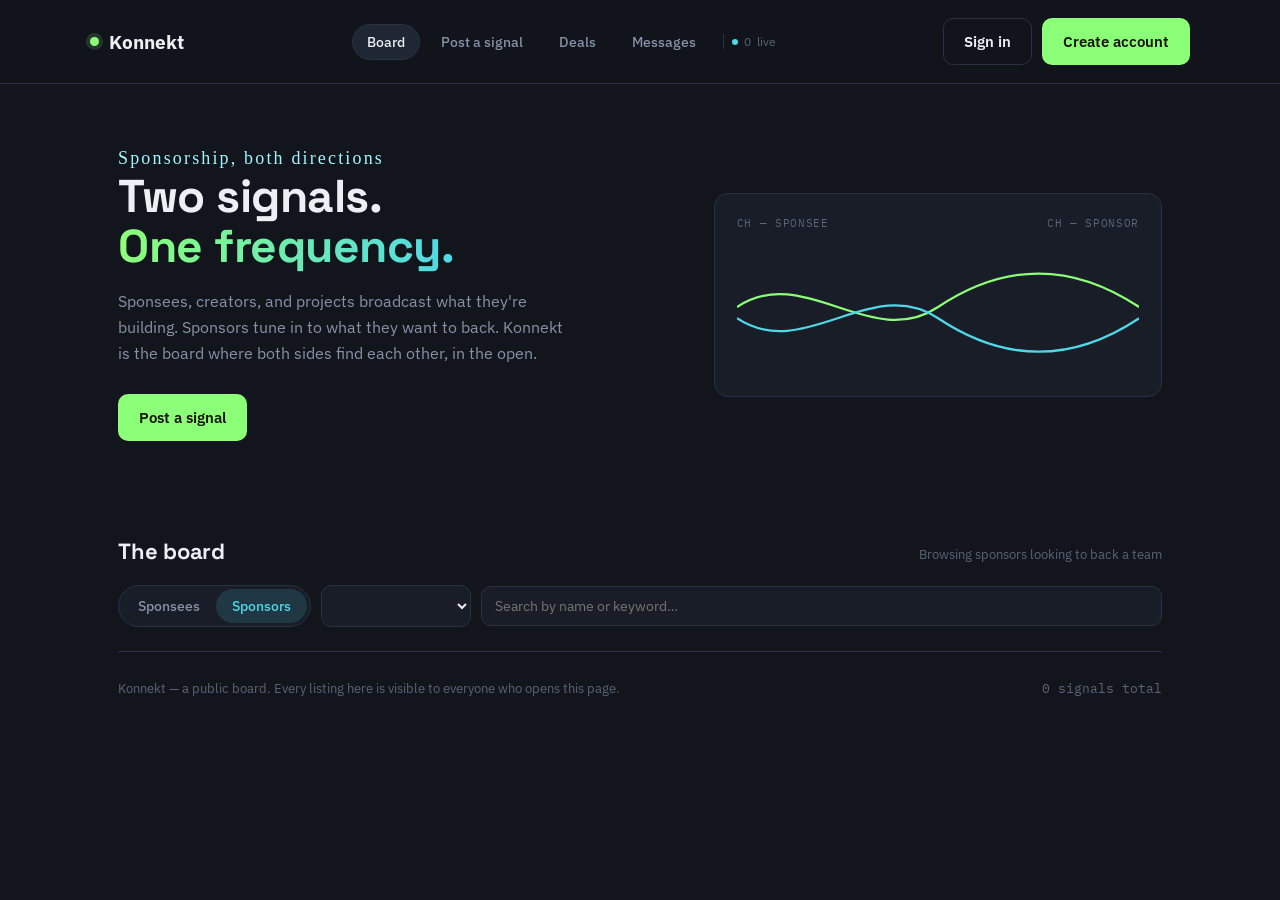
==== commit b0e50c4b: "Add files via upload" ====
--- a/index.html
+++ b/index.html
@@ -139,7 +139,10 @@
 
         <div class="form-foot">
           <p class="form-note">Signals post to a public board. Interested people reach you through Konnekt messages, not a public contact box.</p>
-          <button type="submit" class="btn btn-amber" id="submitBtn">Broadcast signal</button>
+          <div class="form-foot-actions">
+            <button type="button" class="link-btn" id="cancelEditBtn" onclick="cancelEditListing()" style="display:none;">Cancel edit</button>
+            <button type="submit" class="btn btn-amber" id="submitBtn">Broadcast signal</button>
+          </div>
         </div>
       </form>
     </div>
--- a/style.css
+++ b/style.css
@@ -69,8 +69,8 @@
 .hero{padding:64px 0 40px;}
 .hero-grid{display:grid;grid-template-columns:1.1fr 0.9fr;gap:48px;align-items:center;}
 @media(max-width:820px){.hero-grid{grid-template-columns:1fr;}}
-.eyebrow{font-family:'IBM Plex Mono',monospace;font-size:12px;color:var(--amber);letter-spacing:.14em;text-transform:uppercase;margin-bottom:14px;display:flex;align-items:center;gap:8px;}
-.eyebrow::before{content:"";width:16px;height:1px;background:var(--amber);}
+.eyebrow{font-family:'Trebuchet MS';font-size:18px;color:#a2f5ff;letter-spacing:.12em;text-transform:none;margin-bottom:3px;display:flex;align-items:center;}
+.eyebrow::before{content:"";width:0px;height:0px;}
 .hero h1{font-size:46px;line-height:1.08;font-weight:700;margin-bottom:18px;}
 .hero h1 em{font-style:normal;background:linear-gradient(90deg,var(--amber),var(--cyan));-webkit-background-clip:text;background-clip:text;color:transparent;}
 .hero p{color:var(--text-muted);font-size:16px;line-height:1.6;max-width:46ch;margin-bottom:28px;}
@@ -214,6 +214,7 @@
 .range-row{display:flex;gap:10px;align-items:center;}
 .range-row span{color:var(--text-faint);font-size:13px;}
 .form-foot{display:flex;justify-content:space-between;align-items:center;margin-top:22px;gap:12px;flex-wrap:wrap;}
+.form-foot-actions{display:flex;align-items:center;gap:14px;}
 .form-note{font-size:12px;color:var(--text-faint);max-width:40ch;}
 
 .offer-toggle button{padding:9px 14px;font-size:13px;}
@@ -316,8 +317,8 @@
 .modal-wide{max-width:560px;}
 .profile-head{display:flex;gap:14px;align-items:center;margin-bottom:18px;}
 .profile-avatar{
-  width:52px;height:52px;border-radius:50%;background:linear-gradient(135deg,var(--amber),var(--cyan));
-  display:flex;align-items:center;justify-content:center;font-size:18px;font-weight:700;color:#12151c;flex-shrink:0;overflow:hidden;
+  width:52px;height:52px;border-radius:50%;margin-bottom:18px;
+  display:flex;align-items:end;justify-content:center;font-size:18px;font-weight:700;color:#12151c;flex-shrink:0;overflow:hidden;
 }
 .profile-name{font-family:'Space Grotesk',sans-serif;font-size:19px;font-weight:700;}
 .profile-role-row{margin:4px 0;}
@@ -333,6 +334,12 @@
 .mini-listing .m-name{font-weight:600;}
 .mini-listing .m-tag{color:var(--text-faint);font-size:12px;}
 .edit-profile-btn{margin-top:6px;}
+.danger-zone{margin-top:22px;padding-top:18px;border-top:1px solid var(--border);}
+.btn-delete-account{
+  background:none;border:1px solid var(--danger);color:var(--danger);border-radius:8px;
+  padding:9px 16px;font-size:13px;font-weight:600;cursor:pointer;margin-top:6px;transition:background .15s;
+}
+.btn-delete-account:hover{background:rgba(232,97,95,.1);}
 
 .avatar-edit-row{display:flex;align-items:center;gap:14px;margin-bottom:18px;}
 .avatar-edit-row .profile-avatar{overflow:hidden;}
@@ -388,7 +395,7 @@
 .role-card:hover{border-color:var(--amber);}
 .role-card:active{transform:scale(.98);}
 .role-emoji{font-size:26px;}
-.role-name{font-family:'Space Grotesk',sans-serif;font-weight:700;font-size:15.5px;}
+.role-name{font-family:'Space Grotesk',sans-serif;color:rgb(255,255,255);font-weight:700;font-size:15.5px;}
 .role-desc{font-size:12px;color:var(--text-muted);}
 .pill-toggle{display:flex;background:var(--surface);border:1px solid var(--border);border-radius:999px;padding:3px;width:fit-content;}
 .pill-toggle button{background:none;border:none;color:var(--text-muted);padding:8px 20px;border-radius:999px;font-size:13.5px;font-weight:500;cursor:pointer;}
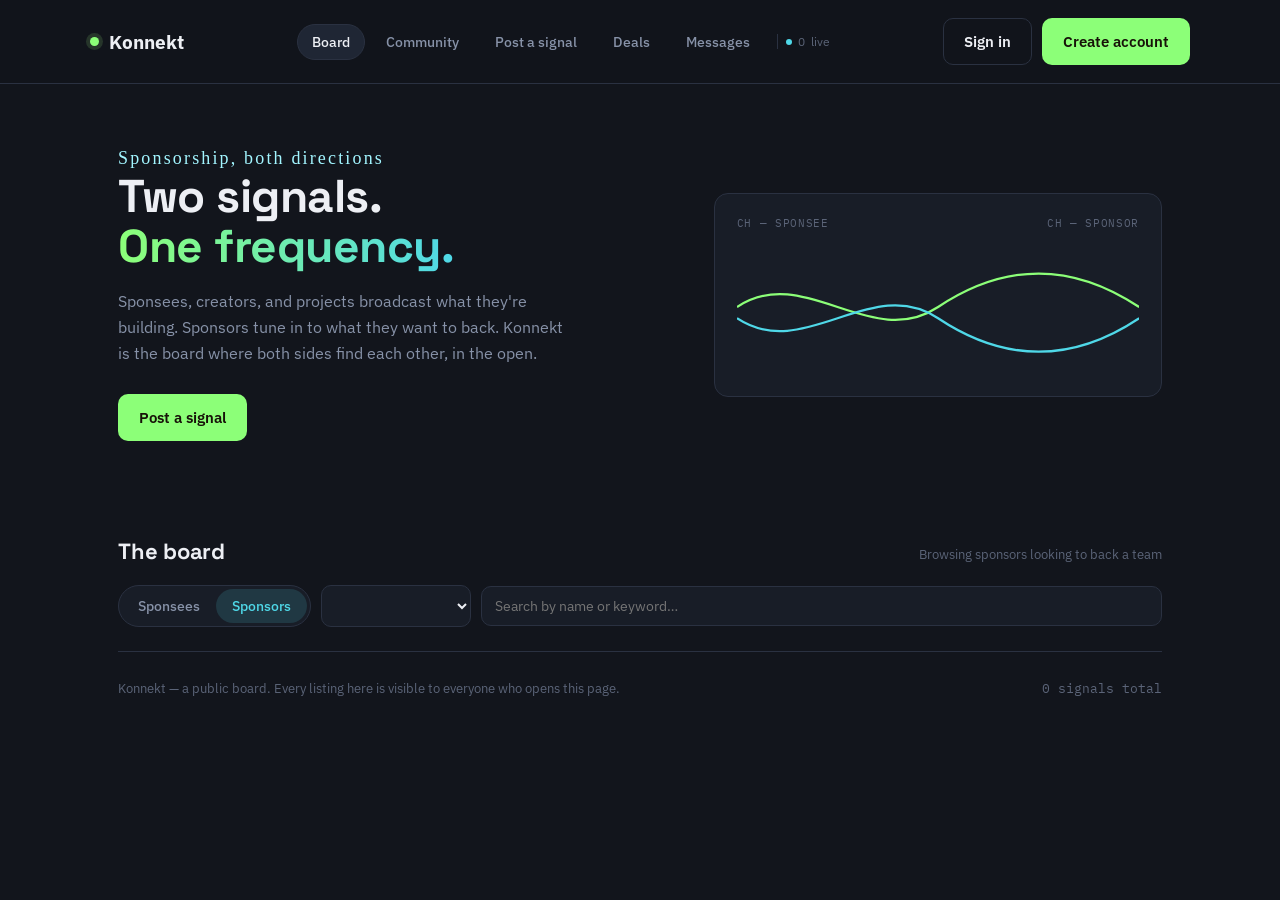
==== commit 2a4d3f5a: "Update index.html" ====
--- a/index.html
+++ b/index.html
@@ -13,6 +13,7 @@
     <div class="logo"><span class="dot"></span>Konnekt</div>
     <nav>
       <button class="nav-btn active" data-view="board" onclick="setView('board')">Board</button>
+      <button class="nav-btn" data-view="community" onclick="setView('community')">Community</button>
       <button class="nav-btn" data-view="post" onclick="setView('post')">Post a signal</button>
       <button class="nav-btn" data-view="deals" onclick="setView('deals')">Deals<span class="nav-badge" id="dealsBadge" style="display:none;"></span></button>
       <button class="nav-btn" data-view="messages" onclick="setView('messages')">Messages<span class="nav-badge" id="threadBadge" style="display:none;"></span></button>
@@ -66,6 +67,20 @@
     <div class="board-grid" id="boardGrid"></div>
   </section>
 
+
+  <section id="communitySection" style="display:none;">
+    <div class="section-title community-title">
+      <div><h2>Community updates</h2><span class="hint">Progress, wins, needs, and news from sponsorship-ready entities.</span></div>
+      <button class="btn btn-amber" onclick="focusUpdateComposer()">Post an update</button>
+    </div>
+    <div id="communityComposer" class="update-composer"></div>
+    <div class="community-tabs">
+      <button class="active" data-feed="discover" onclick="setCommunityFeed('discover')">Discover</button>
+      <button data-feed="following" onclick="setCommunityFeed('following')">Following</button>
+    </div>
+    <div id="communityFeed" class="community-feed"></div>
+  </section>
+
   <div class="post-panel" id="postPanel">
     <div id="postSignedOut" class="signed-out-notice" style="display:none;">
       <strong style="display:block;font-family:'Space Grotesk',sans-serif;font-size:18px;margin-bottom:4px;">Sign in to post a signal</strong>
@@ -132,8 +147,16 @@
             </label>
           </div>
           <div class="field full">
-            <label for="fTags" id="fTagsLabel">Tags</label>
-            <input type="text" id="fTags" placeholder="e.g. Youth programs, Local business (comma-separated, up to 8)">
+            <label for="fTagsSearch" id="fTagsLabel">Tags</label>
+            <div class="tag-picker" id="fTagsPicker">
+              <div class="tag-chips" id="fTagsChips"></div>
+              <input type="text" id="fTagsSearch" placeholder="Type to search tags…" autocomplete="off"
+                oninput="handleTagPickerInput('fTags')"
+                onfocus="handleTagPickerInput('fTags')"
+                onblur="hideTagSuggestions('fTags')">
+              <div class="autocomplete-list" id="fTagsSuggestions"></div>
+              <input type="hidden" id="fTags">
+            </div>
           </div>
         </div>
 
--- a/style.css
+++ b/style.css
@@ -233,6 +233,23 @@
 .autocomplete-item{padding:10px 12px;font-size:13px;color:var(--text);cursor:pointer;border-bottom:1px solid var(--border);}
 .autocomplete-item:last-child{border-bottom:none;}
 .autocomplete-item:hover{background:var(--surface);}
+
+.tag-picker{
+  border:1px solid var(--border);border-radius:10px;padding:8px;background:var(--surface);
+  position:relative;
+}
+.tag-chips{display:flex;flex-wrap:wrap;gap:6px;}
+.tag-chips:not(:empty){margin-bottom:6px;}
+.tag-chip{
+  display:inline-flex;align-items:center;gap:6px;background:var(--amber-soft);color:var(--amber);
+  font-size:12px;padding:4px 6px 4px 10px;border-radius:999px;
+}
+.tag-chip button{background:none;border:none;color:inherit;cursor:pointer;font-size:11px;padding:2px;line-height:1;opacity:.7;}
+.tag-chip button:hover{opacity:1;}
+.tag-picker input[type=text]{
+  border:none;background:none;padding:6px 4px;width:100%;font-size:13px;border-radius:0;
+}
+.tag-picker input[type=text]:focus{outline:none;box-shadow:none;border:none;}
 .btn-small{padding:9px 12px;font-size:12.5px;white-space:nowrap;}
 
 .checkbox-row{display:flex;align-items:center;gap:10px;font-size:13.5px;color:var(--text-muted);cursor:pointer;flex-direction:row;}
@@ -455,3 +472,30 @@
   cursor:pointer;padding:2px;transition:color .1s;
 }
 .star-input button.active{color:var(--amber);}
+
+/* ---------- accepted deal workspace ---------- */
+.deal-progress{display:flex;align-items:center;margin:18px 0 4px;padding:14px;background:var(--surface-2);border:1px solid var(--border);border-radius:12px;overflow-x:auto;}
+.deal-step{display:flex;flex-direction:column;align-items:center;gap:5px;min-width:72px;color:var(--text-faint);text-align:center;}
+.deal-step span{display:grid;place-items:center;width:25px;height:25px;border-radius:50%;border:1px solid var(--border);font:600 11px 'IBM Plex Mono',monospace;background:var(--surface);}
+.deal-step small{font-size:10.5px;white-space:nowrap;}
+.deal-step.done{color:var(--success);}
+.deal-step.done span{border-color:var(--success);background:var(--success-soft);}
+.deal-progress-line{height:2px;min-width:28px;flex:1;background:var(--border);margin-bottom:20px;}
+.deal-progress-line.done{background:var(--success);}
+
+/* Viral sharing loop */
+.btn-share{
+  border:1px solid var(--border);
+  background:var(--surface-2);
+  color:var(--text);
+  border-radius:8px;
+  padding:8px 11px;
+  font:600 12px 'Space Grotesk',sans-serif;
+  cursor:pointer;
+  transition:transform .15s,border-color .15s,background .15s;
+}
+.btn-share:hover{
+  transform:translateY(-1px);
+  border-color:var(--cyan);
+  background:var(--cyan-soft);
+}
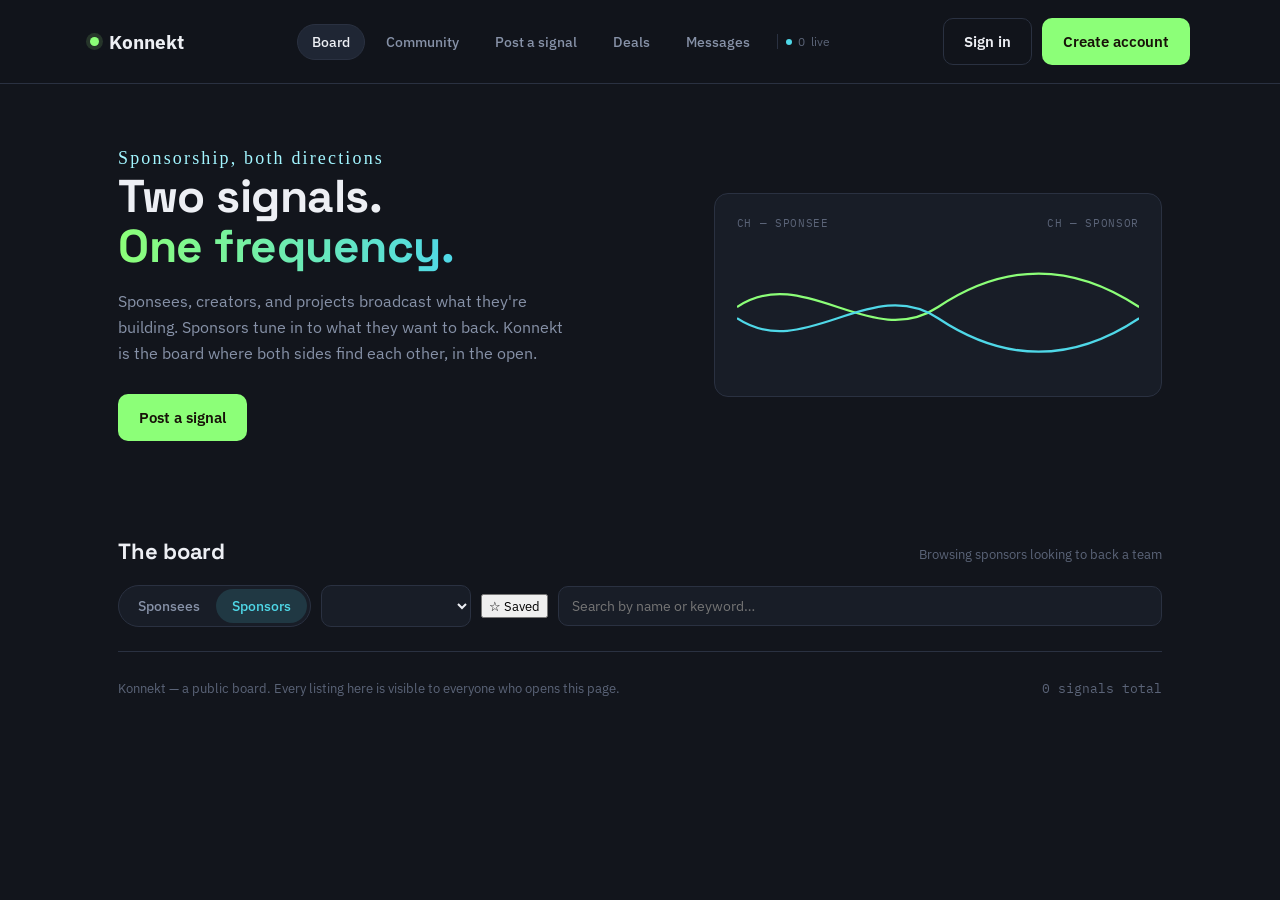
==== commit 7bcb0614: "Update index.html" ====
--- a/index.html
+++ b/index.html
@@ -61,6 +61,7 @@
         <button id="filterSponsorBtn" class="type-sponsor active" onclick="setBoardType('sponsor')">Sponsors</button>
       </div>
       <select id="categoryFilter" onchange="renderBoard()"></select>
+      <button class="saved-filter-btn" id="savedFilterBtn" onclick="toggleSavedOnly()">☆ Saved</button>
       <input type="text" id="searchFilter" placeholder="Search by name or keyword…" oninput="renderBoard()">
     </div>
 
@@ -213,6 +214,18 @@
   </footer>
 </div>
 
+
+<!-- Notifications -->
+<div class="modal-overlay" id="notificationsOverlay" onclick="if(event.target===this)closeNotifications()">
+  <div class="modal notifications-modal">
+    <div class="modal-head">
+      <h3>Notifications</h3>
+      <div class="notification-head-actions"><button class="link-btn" onclick="markAllNotificationsRead()">Mark all read</button><button class="modal-close" onclick="closeNotifications()">✕</button></div>
+    </div>
+    <div id="notificationsList" class="notifications-list"></div>
+  </div>
+</div>
+
 <!-- Sign-in modal -->
 <div class="modal-overlay" id="authOverlay">
   <div class="modal">
@@ -293,7 +306,7 @@
 
 <!-- Profile modal -->
 <div class="modal-overlay" id="profileOverlay">
-  <div class="modal modal-wide">
+  <div class="modal modal-wide profile-modal-shell">
     <div class="modal-head">
       <h3 id="profileModalTitle">Profile</h3>
       <button class="modal-close" onclick="closeProfileModal()">&times;</button>
--- a/style.css
+++ b/style.css
@@ -482,20 +482,29 @@
 .deal-step.done span{border-color:var(--success);background:var(--success-soft);}
 .deal-progress-line{height:2px;min-width:28px;flex:1;background:var(--border);margin-bottom:20px;}
 .deal-progress-line.done{background:var(--success);}
-
-/* Viral sharing loop */
-.btn-share{
-  border:1px solid var(--border);
-  background:var(--surface-2);
-  color:var(--text);
-  border-radius:8px;
-  padding:8px 11px;
-  font:600 12px 'Space Grotesk',sans-serif;
-  cursor:pointer;
-  transition:transform .15s,border-color .15s,background .15s;
-}
-.btn-share:hover{
-  transform:translateY(-1px);
-  border-color:var(--cyan);
-  background:var(--cyan-soft);
-}
+.payment-state{display:inline-flex;align-items:center;gap:5px;margin-top:10px;padding:6px 9px;border-radius:999px;background:var(--amber-soft);color:var(--amber);font-size:11.5px;font-weight:600;}
+.payment-state.paid{background:var(--success-soft);color:var(--success);}
+
+
+/* Community and expanded entity profiles */
+.community-title>div{display:flex;flex-direction:column;gap:5px}.update-composer{background:var(--surface);border:1px solid var(--border);border-radius:var(--radius);padding:18px;margin-bottom:18px}.composer-head{display:flex;gap:12px;align-items:center;margin-bottom:14px}.composer-head>div{display:flex;flex-direction:column}.composer-head span{font-size:13px;color:var(--text-muted)}.update-composer textarea{min-height:105px;resize:vertical}.composer-foot{display:flex;justify-content:space-between;align-items:center;margin-top:10px;color:var(--text-faint);font-size:12px}.community-tabs{display:flex;gap:6px;margin:18px 0}.community-tabs button{background:transparent;border:1px solid var(--border);color:var(--text-muted);padding:9px 15px;border-radius:999px}.community-tabs button.active{background:var(--surface-2);color:var(--text)}.community-feed{max-width:760px;margin:0 auto}.update-card{background:var(--surface);border:1px solid var(--border);border-radius:var(--radius);padding:18px;margin-bottom:14px}.update-card.compact{padding:14px;background:var(--surface-2)}.update-author{display:flex;gap:11px;align-items:center;cursor:pointer}.update-author>div{display:flex;flex-direction:column}.update-author span{font-size:12px;color:var(--text-faint);margin-top:2px}.update-body{font-size:15px;line-height:1.6;margin:15px 0;white-space:normal}.update-actions{display:flex;gap:8px;border-top:1px solid var(--border);padding-top:11px}.update-actions button{background:none;border:none;color:var(--text-muted);padding:5px 8px;border-radius:7px}.update-actions button:hover,.update-actions button.active{background:var(--surface-2);color:var(--amber)}.update-actions .danger-link{margin-left:auto;color:var(--danger)}.reply-area{border-top:1px solid var(--border);margin-top:10px;padding-top:10px}.reply-item{display:grid;grid-template-columns:auto 1fr auto;gap:8px;align-items:start;padding:8px 0;font-size:13px}.reply-item strong{cursor:pointer}.reply-item span{color:var(--text-muted)}.reply-item small,.reply-empty{color:var(--text-faint)}.reply-compose{display:flex;gap:8px;margin-top:8px}.reply-compose button{border:0;border-radius:8px;background:var(--cyan);padding:0 14px;font-weight:600}.profile-social-stats{display:flex;gap:20px;padding:14px 0;color:var(--text-muted);font-size:13px}.profile-social-stats strong{color:var(--text);font-size:16px}.profile-actions-row{display:flex;gap:8px;margin:14px 0}.profile-detail-block{background:var(--surface-2);border:1px solid var(--border);border-radius:10px;padding:13px;margin:10px 0}.profile-detail-block>span{font-size:11px;text-transform:uppercase;letter-spacing:.08em;color:var(--cyan)}.profile-detail-block p{margin:6px 0 0;line-height:1.55;color:var(--text-muted);white-space:pre-wrap}.profile-update-list{margin-bottom:18px}.profile-update-list .update-card{margin-bottom:9px}.profile-update-list .update-actions{display:none}@media(max-width:650px){.community-title{align-items:flex-start}.community-title .btn{width:100%}.reply-item{grid-template-columns:1fr}.profile-social-stats{justify-content:space-between;gap:8px}}
+
+/* ---------- community v2: images, threaded replies, expanded profiles ---------- */
+.profile-modal-shell{width:min(1060px,94vw);max-width:1060px;max-height:92vh;overflow:hidden;display:flex;flex-direction:column}
+.profile-modal-shell .modal-head{flex:0 0 auto}
+#profileModalBody{overflow-y:auto;overscroll-behavior:contain;padding-right:4px;min-height:0}
+.profile-edit-layout{display:grid;grid-template-columns:230px minmax(0,1fr);gap:24px;align-items:start}
+.profile-edit-summary{position:sticky;top:0;background:var(--surface-2);border:1px solid var(--border);border-radius:16px;padding:20px;text-align:center}
+.profile-edit-summary .avatar-edit-row{flex-direction:column;margin:0 0 12px}.profile-edit-summary .avatar-actions{align-items:center}
+.profile-avatar-large,.profile-avatar-hero{margin:0;width:88px;height:88px}.profile-avatar-hero{width:104px;height:104px}
+.profile-edit-summary h3{margin:10px 0 4px}.profile-edit-main{min-width:0}.profile-edit-form{margin:0}
+.profile-form-grid{display:grid;grid-template-columns:1fr 1fr;gap:14px}.profile-form-grid .field{margin:0}.profile-form-grid .full{grid-column:1/-1}
+.profile-form-grid textarea{min-height:104px}.profile-save-bar{position:sticky;bottom:-1px;display:flex;justify-content:space-between;align-items:center;gap:15px;margin-top:18px;padding:14px 0;background:linear-gradient(transparent,var(--surface) 20%);z-index:3}.profile-save-bar span{color:var(--text-faint);font-size:12px}
+.profile-content-tabs{display:grid;grid-template-columns:minmax(0,1.35fr) minmax(240px,.65fr);gap:22px;margin-top:28px}.profile-content-tabs section:first-child{grid-row:span 2}
+.profile-public-hero{display:flex;gap:22px;align-items:flex-start;padding:8px 0 22px;border-bottom:1px solid var(--border)}.profile-public-main{flex:1;min-width:0}.profile-identity-line{display:flex;justify-content:space-between;gap:16px}.profile-identity-line h2{margin:0;font-size:28px}.profile-headline{font-size:16px;line-height:1.5;color:var(--text-muted);margin:12px 0}.profile-meta-row{display:flex;gap:12px;flex-wrap:wrap;color:var(--text-faint);font-size:13px}.profile-meta-row a,.profile-detail-block a{color:var(--cyan)}
+.profile-social-stats-grid{display:grid;grid-template-columns:repeat(4,1fr);gap:8px}.profile-social-stats-grid span{display:flex;flex-direction:column;align-items:center;background:var(--surface-2);border:1px solid var(--border);border-radius:12px;padding:11px 8px}.profile-social-stats-grid strong{font-size:20px}.profile-social-stats-grid.public{margin:18px 0}
+.profile-public-grid{display:grid;grid-template-columns:minmax(0,1.45fr) minmax(260px,.55fr);gap:24px}.profile-about-card{border:1px solid var(--border);border-radius:14px;padding:17px;margin:10px 0;background:var(--surface)}.profile-about-card h4{margin:0 0 8px}.profile-about-card p{margin:0;color:var(--text-muted);line-height:1.65;white-space:pre-wrap}
+.profile-detail-block{padding:16px;border-radius:14px}.profile-detail-block p{font-size:14px;line-height:1.65}.profile-listings{max-height:none}
+.post-image-preview{display:flex;align-items:center;gap:12px;margin-top:12px;background:var(--surface-2);border:1px solid var(--border);border-radius:12px;padding:10px}.post-image-preview img{width:72px;height:72px;object-fit:cover;border-radius:9px}.post-image-preview>div{display:flex;flex-direction:column;flex:1;font-size:12px}.post-image-preview span{color:var(--text-faint);margin-top:3px}.post-image-preview button{border:0;background:transparent;color:var(--text-muted);font-size:24px}.composer-tools{display:flex;align-items:center;gap:12px}.post-image-button{display:block;border:0;background:none;padding:0;width:100%;margin:12px 0;cursor:zoom-in}.post-image{display:block;width:100%;max-height:520px;object-fit:cover;border-radius:14px;border:1px solid var(--border)}
+.reply-thread{position:relative}.reply-thread.depth-1,.reply-thread.depth-2,.reply-thread.depth-3{margin-left:34px;padding-left:12px;border-left:2px solid var(--border)}.reply-item{display:flex;gap:8px;align-items:flex-start;padding:7px 0}.reply-avatar{flex:0 0 auto}.reply-bubble{display:flex;flex-direction:column;align-items:flex-start;background:var(--surface-2);border-radius:12px;padding:8px 11px;min-width:0;max-width:100%}.reply-head{display:flex;gap:8px;align-items:baseline}.reply-head strong{font-size:13px}.reply-head small{font-size:10px;color:var(--text-faint)}.reply-bubble>span{font-size:13px;color:var(--text-muted);word-break:break-word}.reply-to-btn{border:0;background:none;color:var(--cyan);padding:4px 0 0;font-size:11px}.nested-reply-compose{display:flex;gap:7px;margin:4px 0 8px 40px}.nested-reply-compose input{flex:1}.nested-reply-compose button,.reply-compose button{border:0;border-radius:8px;background:var(--cyan);padding:0 14px;font-weight:600}.reply-compose button:disabled,.nested-reply-compose button:disabled{opacity:.55}
+@media(max-width:800px){.profile-modal-shell{width:96vw;max-height:94vh}.profile-edit-layout,.profile-public-grid,.profile-content-tabs{grid-template-columns:1fr}.profile-edit-summary{position:static}.profile-form-grid{grid-template-columns:1fr}.profile-form-grid .full{grid-column:auto}.profile-public-hero{flex-direction:column}.profile-identity-line{flex-direction:column}.profile-social-stats-grid{grid-template-columns:repeat(2,1fr)}.profile-save-bar{flex-direction:column;align-items:stretch}.profile-save-bar .btn{width:100%}}
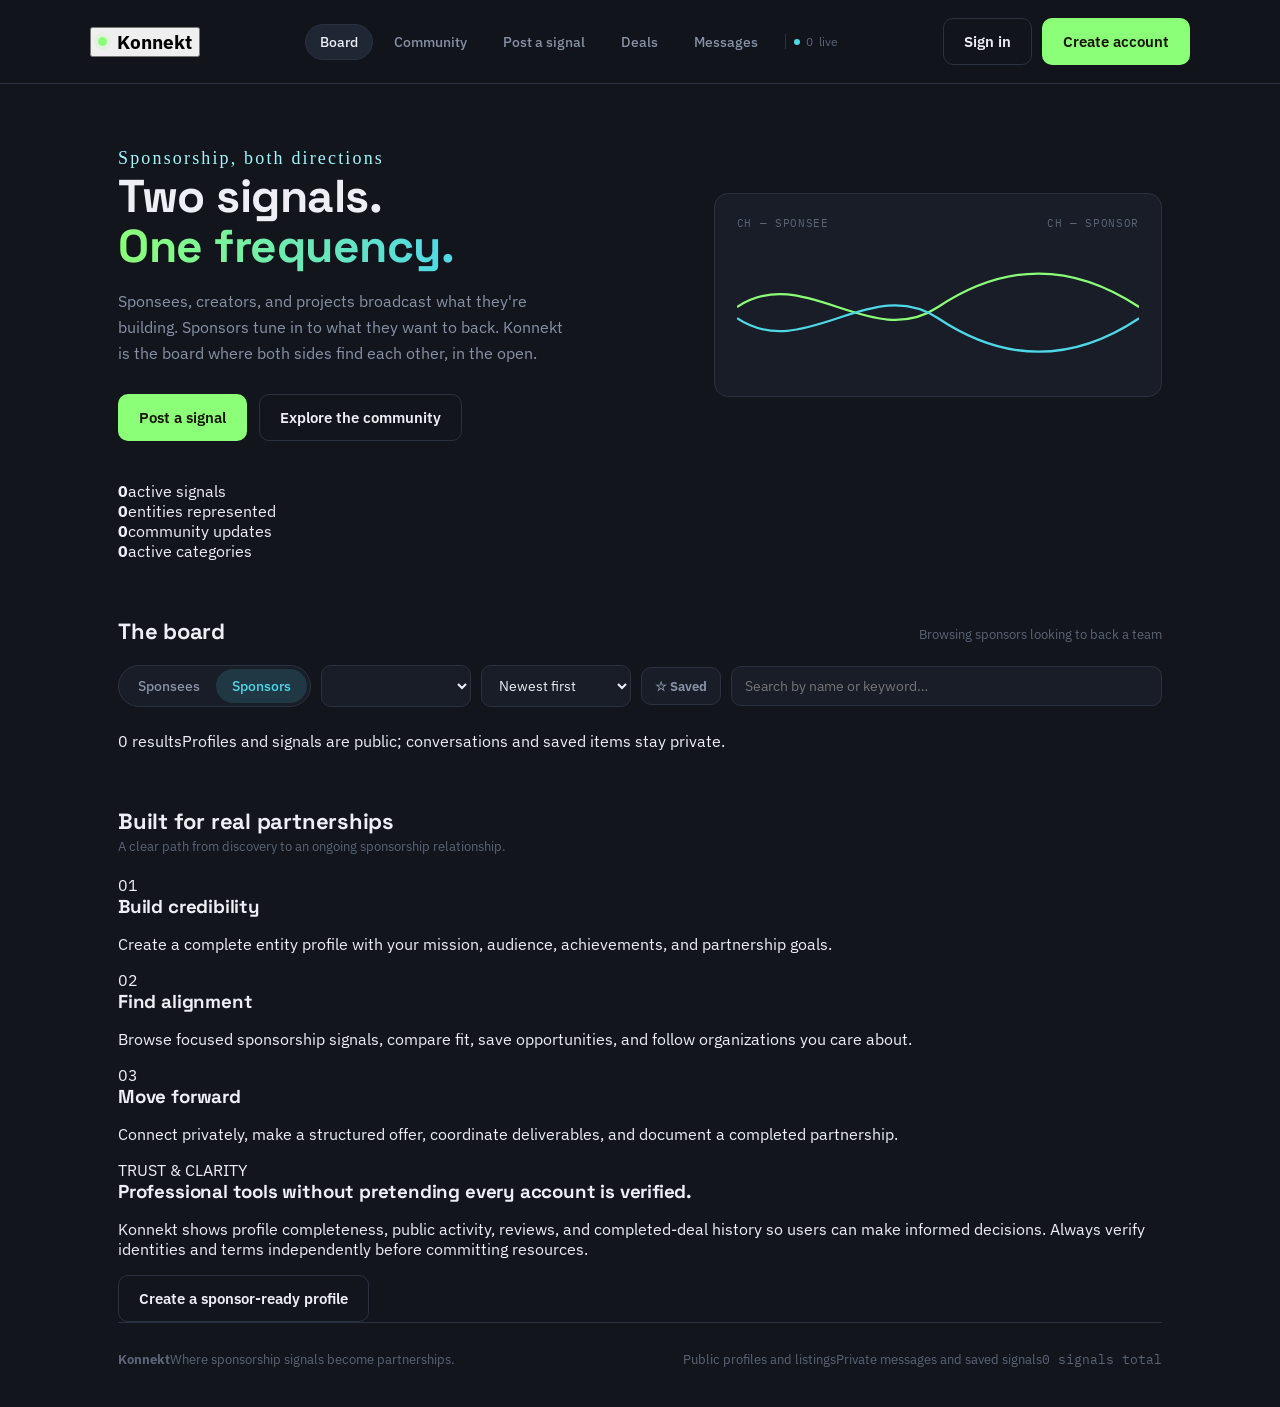
==== commit 1ab9e6bb: "Update index.html" ====
--- a/index.html
+++ b/index.html
@@ -10,7 +10,7 @@
 
 <header>
   <div class="wrap header-row">
-    <div class="logo"><span class="dot"></span>Konnekt</div>
+    <button class="logo logo-button" onclick="setView('board')" aria-label="Go to Konnekt home"><span class="dot"></span><span>Konnekt</span></button>
     <nav>
       <button class="nav-btn active" data-view="board" onclick="setView('board')">Board</button>
       <button class="nav-btn" data-view="community" onclick="setView('community')">Community</button>
@@ -36,6 +36,7 @@
         <p>Sponsees, creators, and projects broadcast what they're building. Sponsors tune in to what they want to back. Konnekt is the board where both sides find each other, in the open.</p>
         <div class="cta-row">
           <button class="btn btn-amber" onclick="setView('post')">Post a signal</button>
+          <button class="btn btn-ghost" onclick="setView('community')">Explore the community</button>
         </div>
       </div>
       <div class="scope" id="scope">
@@ -49,6 +50,13 @@
     </div>
   </section>
 
+  <section class="platform-metrics" aria-label="Konnekt platform activity">
+    <div class="metric-card"><strong id="metricSignals">0</strong><span>active signals</span></div>
+    <div class="metric-card"><strong id="metricEntities">0</strong><span>entities represented</span></div>
+    <div class="metric-card"><strong id="metricUpdates">0</strong><span>community updates</span></div>
+    <div class="metric-card"><strong id="metricCategories">0</strong><span>active categories</span></div>
+  </section>
+
   <section id="boardSection">
     <div class="section-title">
       <h2>The board</h2>
@@ -61,10 +69,17 @@
         <button id="filterSponsorBtn" class="type-sponsor active" onclick="setBoardType('sponsor')">Sponsors</button>
       </div>
       <select id="categoryFilter" onchange="renderBoard()"></select>
+      <select id="sortFilter" onchange="renderBoard()" aria-label="Sort signals">
+        <option value="newest">Newest first</option>
+        <option value="match">Best match</option>
+        <option value="budget_high">Highest budget</option>
+        <option value="budget_low">Lowest budget</option>
+      </select>
       <button class="saved-filter-btn" id="savedFilterBtn" onclick="toggleSavedOnly()">☆ Saved</button>
       <input type="text" id="searchFilter" placeholder="Search by name or keyword…" oninput="renderBoard()">
     </div>
 
+    <div class="results-summary"><span id="boardResultCount">0 results</span><span>Profiles and signals are public; conversations and saved items stay private.</span></div>
     <div class="board-grid" id="boardGrid"></div>
   </section>
 
@@ -208,9 +223,22 @@
     </div>
   </div>
 
-  <footer>
-    <span>Konnekt — a public board. Every listing here is visible to everyone who opens this page.</span>
-    <span class="mono" id="totalCount">0 signals total</span>
+  <section class="professional-sections">
+    <div class="section-title"><div><h2>Built for real partnerships</h2><span class="hint">A clear path from discovery to an ongoing sponsorship relationship.</span></div></div>
+    <div class="how-grid">
+      <article class="how-card"><span>01</span><h3>Build credibility</h3><p>Create a complete entity profile with your mission, audience, achievements, and partnership goals.</p></article>
+      <article class="how-card"><span>02</span><h3>Find alignment</h3><p>Browse focused sponsorship signals, compare fit, save opportunities, and follow organizations you care about.</p></article>
+      <article class="how-card"><span>03</span><h3>Move forward</h3><p>Connect privately, make a structured offer, coordinate deliverables, and document a completed partnership.</p></article>
+    </div>
+    <div class="trust-panel">
+      <div><span class="trust-kicker">TRUST &amp; CLARITY</span><h3>Professional tools without pretending every account is verified.</h3><p>Konnekt shows profile completeness, public activity, reviews, and completed-deal history so users can make informed decisions. Always verify identities and terms independently before committing resources.</p></div>
+      <button class="btn btn-ghost" onclick="openSignupWizard()">Create a sponsor-ready profile</button>
+    </div>
+  </section>
+
+  <footer class="site-footer">
+    <div><strong>Konnekt</strong><span>Where sponsorship signals become partnerships.</span></div>
+    <div class="footer-meta"><span>Public profiles and listings</span><span>Private messages and saved signals</span><span class="mono" id="totalCount">0 signals total</span></div>
   </footer>
 </div>
 
--- a/style.css
+++ b/style.css
@@ -142,9 +142,9 @@
 .card-name{font-family:'Space Grotesk',sans-serif;font-weight:700;font-size:17px;}
 .card-distance{font-size:12px;color:var(--text-faint);}
 .freq{font-family:'IBM Plex Mono',monospace;font-size:11px;color:var(--text-faint);white-space:nowrap;}
-.badge{display:inline-flex;align-items:center;gap:5px;font-family:'IBM Plex Mono',monospace;font-size:10.5px;padding:4px 9px;border-radius:999px;letter-spacing:.03em;width:fit-content;margin-top:4px;}
-.badge.team{background:var(--amber-soft);color:var(--amber);}
-.badge.sponsor{background:var(--cyan-soft);color:var(--cyan);}
+.badge{display:inline-flex;align-items:center;gap:5px;font-family: 'Trebuchet MS';font-size: 12.5px;padding:4px 9px;border-radius:999px;letter-spacing:.03em;width:fit-content;margin-top:4px;font-weight:  700;}
+.badge.team{background:var(--success);color:rgb(255,255,255);}
+.badge.sponsor{background:var(--cyan);color:rgb(255,255,255);}
 .tagline{font-size:13.5px;color:var(--text-muted);}
 .desc{font-size:13.5px;color:var(--text-muted);line-height:1.5;}
 
@@ -508,3 +508,35 @@
 .post-image-preview{display:flex;align-items:center;gap:12px;margin-top:12px;background:var(--surface-2);border:1px solid var(--border);border-radius:12px;padding:10px}.post-image-preview img{width:72px;height:72px;object-fit:cover;border-radius:9px}.post-image-preview>div{display:flex;flex-direction:column;flex:1;font-size:12px}.post-image-preview span{color:var(--text-faint);margin-top:3px}.post-image-preview button{border:0;background:transparent;color:var(--text-muted);font-size:24px}.composer-tools{display:flex;align-items:center;gap:12px}.post-image-button{display:block;border:0;background:none;padding:0;width:100%;margin:12px 0;cursor:zoom-in}.post-image{display:block;width:100%;max-height:520px;object-fit:cover;border-radius:14px;border:1px solid var(--border)}
 .reply-thread{position:relative}.reply-thread.depth-1,.reply-thread.depth-2,.reply-thread.depth-3{margin-left:34px;padding-left:12px;border-left:2px solid var(--border)}.reply-item{display:flex;gap:8px;align-items:flex-start;padding:7px 0}.reply-avatar{flex:0 0 auto}.reply-bubble{display:flex;flex-direction:column;align-items:flex-start;background:var(--surface-2);border-radius:12px;padding:8px 11px;min-width:0;max-width:100%}.reply-head{display:flex;gap:8px;align-items:baseline}.reply-head strong{font-size:13px}.reply-head small{font-size:10px;color:var(--text-faint)}.reply-bubble>span{font-size:13px;color:var(--text-muted);word-break:break-word}.reply-to-btn{border:0;background:none;color:var(--cyan);padding:4px 0 0;font-size:11px}.nested-reply-compose{display:flex;gap:7px;margin:4px 0 8px 40px}.nested-reply-compose input{flex:1}.nested-reply-compose button,.reply-compose button{border:0;border-radius:8px;background:var(--cyan);padding:0 14px;font-weight:600}.reply-compose button:disabled,.nested-reply-compose button:disabled{opacity:.55}
 @media(max-width:800px){.profile-modal-shell{width:96vw;max-height:94vh}.profile-edit-layout,.profile-public-grid,.profile-content-tabs{grid-template-columns:1fr}.profile-edit-summary{position:static}.profile-form-grid{grid-template-columns:1fr}.profile-form-grid .full{grid-column:auto}.profile-public-hero{flex-direction:column}.profile-identity-line{flex-direction:column}.profile-social-stats-grid{grid-template-columns:repeat(2,1fr)}.profile-save-bar{flex-direction:column;align-items:stretch}.profile-save-bar .btn{width:100%}}
+
+
+/* Saved signals */
+.saved-filter-btn{border:1px solid var(--border);background:var(--surface);color:var(--text-muted);padding:9px 13px;border-radius:10px;font-weight:650;white-space:nowrap;}
+.saved-filter-btn:hover,.saved-filter-btn.active{border-color:var(--amber);color:var(--amber);background:rgba(245,180,45,.08);}
+.btn-save{border:1px solid var(--border);background:transparent;color:var(--text-muted);border-radius:8px;padding:7px 10px;font-weight:650;font-size:12px;}
+.btn-save:hover,.btn-save.saved{color:var(--amber);border-color:var(--amber);background:rgba(245,180,45,.08);}
+
+/* Notifications */
+.notification-button{position:relative;width:38px;height:38px;border:1px solid var(--border);background:var(--surface);border-radius:50%;display:grid;place-items:center;font-size:17px;}
+.notification-button:hover{background:var(--surface-2);}
+.notification-badge{position:absolute;right:-5px;top:-6px;min-width:18px;height:18px;padding:0 4px;display:grid;place-items:center;}
+.notifications-modal{width:min(560px,94vw);max-height:min(720px,86vh);overflow:hidden;}
+.notification-head-actions{display:flex;gap:12px;align-items:center;}
+.notifications-list{max-height:620px;overflow:auto;padding:8px;}
+.notification-item{width:100%;display:grid;grid-template-columns:42px 1fr;gap:11px;text-align:left;padding:13px;border:0;border-radius:12px;background:transparent;color:var(--text);}
+.notification-item:hover{background:var(--surface-2);}
+.notification-item.unread{background:rgba(47,201,214,.08);}
+.notification-item span:nth-child(2){display:flex;flex-direction:column;gap:4px;line-height:1.35;}
+.notification-item strong{font-size:13.5px;font-weight:600;}
+.notification-item small{font-size:12px;color:var(--text-faint);}
+.notification-avatar{display:grid;place-items:center;}
+
+/* Profile completion */
+.profile-completion{margin-top:16px;padding:13px;border:1px solid var(--border);border-radius:12px;background:var(--surface-2);}
+.profile-completion>div:first-child{display:flex;flex-direction:column;gap:3px;}
+.profile-completion strong{font-size:13px;color:var(--text);}
+.profile-completion span{font-size:11.5px;color:var(--text-muted);line-height:1.35;}
+.completion-track{height:6px;background:var(--surface-3);border-radius:999px;overflow:hidden;margin-top:10px;}
+.completion-track span{display:block;height:100%;background:linear-gradient(90deg,var(--cyan),var(--amber));border-radius:999px;}
+
+@media(max-width:760px){.notification-button{width:34px;height:34px}.filters .saved-filter-btn{width:100%;}.notification-item{padding:11px;}}
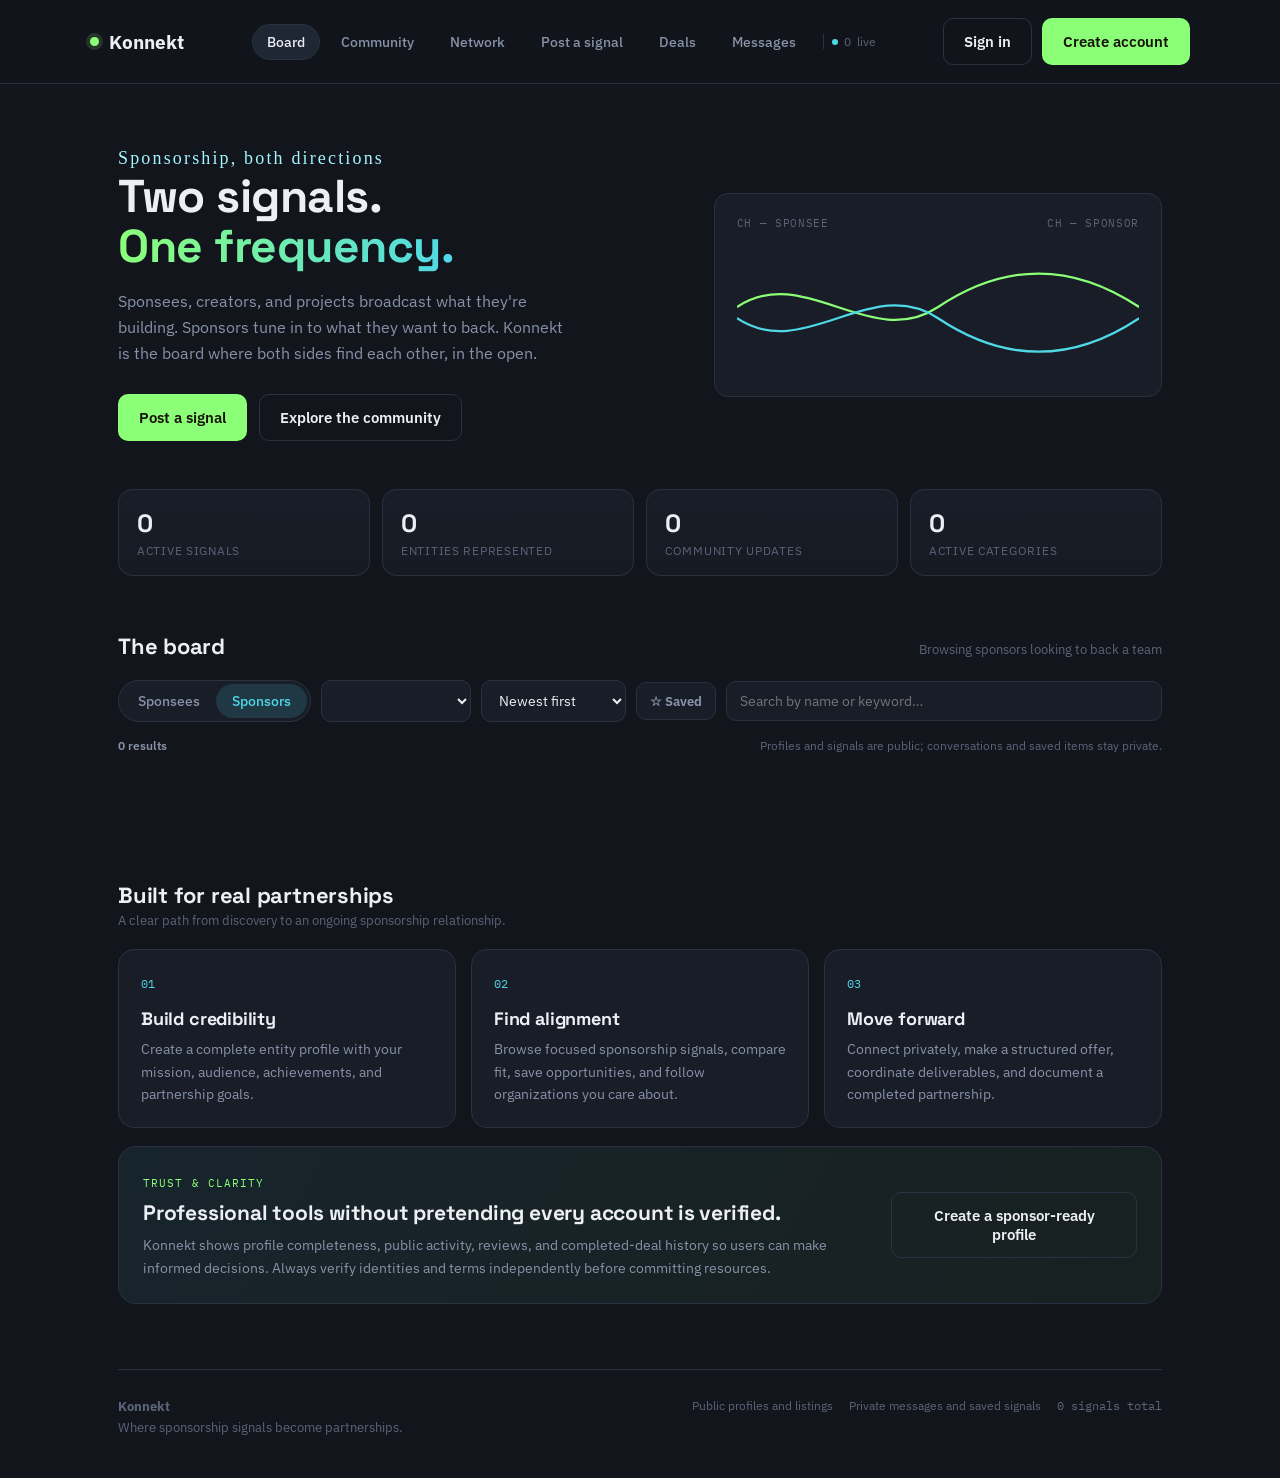
==== commit 265d79ec: "Update index.html" ====
--- a/index.html
+++ b/index.html
@@ -14,6 +14,7 @@
     <nav>
       <button class="nav-btn active" data-view="board" onclick="setView('board')">Board</button>
       <button class="nav-btn" data-view="community" onclick="setView('community')">Community</button>
+      <button class="nav-btn" data-view="network" onclick="setView('network')">Network</button>
       <button class="nav-btn" data-view="post" onclick="setView('post')">Post a signal</button>
       <button class="nav-btn" data-view="deals" onclick="setView('deals')">Deals<span class="nav-badge" id="dealsBadge" style="display:none;"></span></button>
       <button class="nav-btn" data-view="messages" onclick="setView('messages')">Messages<span class="nav-badge" id="threadBadge" style="display:none;"></span></button>
@@ -80,6 +81,10 @@
     </div>
 
     <div class="results-summary"><span id="boardResultCount">0 results</span><span>Profiles and signals are public; conversations and saved items stay private.</span></div>
+    <section class="recently-viewed" id="recentlyViewedSection" style="display:none;">
+      <div class="recently-viewed-head"><div><span class="eyebrow">Pick up where you left off</span><h3>Recently viewed</h3></div><button class="link-btn" onclick="clearRecentlyViewed()">Clear</button></div>
+      <div class="recently-viewed-row" id="recentlyViewedRow"></div>
+    </section>
     <div class="board-grid" id="boardGrid"></div>
   </section>
 
@@ -95,6 +100,44 @@
       <button data-feed="following" onclick="setCommunityFeed('following')">Following</button>
     </div>
     <div id="communityFeed" class="community-feed"></div>
+  </section>
+
+  <section id="networkSection" class="network-section" style="display:none;">
+    <div class="section-title network-title">
+      <div>
+        <span class="eyebrow">Relationship intelligence</span>
+        <h2>Konnekt Network</h2>
+        <span class="hint">Explore follows, active signals, and completed sponsorship connections.</span>
+      </div>
+      <div class="network-actions">
+        <button class="btn btn-ghost" onclick="centerNetwork()">Center graph</button>
+        <button class="btn btn-amber" onclick="loadNetworkGraph(true)">Refresh</button>
+      </div>
+    </div>
+    <div class="network-toolbar">
+      <label class="network-search-wrap">Find an entity
+        <input id="networkSearch" type="search" placeholder="Search profiles…" oninput="filterNetworkSearch()">
+      </label>
+      <div id="networkSearchResults" class="network-search-results"></div>
+      <label>Connection type
+        <select id="networkEdgeFilter" onchange="renderNetworkGraph()">
+          <option value="all">All connections</option>
+          <option value="follow">Follows</option>
+          <option value="deal">Completed sponsorships</option>
+        </select>
+      </label>
+      <label class="checkbox-row compact"><input id="networkSignalsOnly" type="checkbox" onchange="renderNetworkGraph()"><span>Only entities with active signals</span></label>
+    </div>
+    <div class="network-shell">
+      <div class="network-canvas-wrap" id="networkCanvasWrap">
+        <svg id="networkGraph" class="network-graph" role="img" aria-label="Interactive relationship graph"></svg>
+        <div id="networkLoading" class="network-loading">Building the network…</div>
+        <div class="network-legend"><span><i class="legend-dot sponsor"></i>Sponsor</span><span><i class="legend-dot sponsee"></i>Sponsee</span><span><i class="legend-line follow"></i>Follows</span><span><i class="legend-line deal"></i>Completed deal</span></div>
+      </div>
+      <aside class="network-inspector" id="networkInspector">
+        <div class="empty-state"><strong>Select a node</strong>Click any entity to view its connection summary and open its profile.</div>
+      </aside>
+    </div>
   </section>
 
   <div class="post-panel" id="postPanel">
@@ -430,6 +473,8 @@
   </div>
 </div>
 
+<button class="back-to-top" id="backToTop" onclick="window.scrollTo({top:0,behavior:'smooth'})" aria-label="Back to top">↑</button>
+
 <div class="toast" id="toast"></div>
 
 <script src="https://cdn.jsdelivr.net/npm/@supabase/supabase-js@2/dist/umd/supabase.js"></script>
--- a/style.css
+++ b/style.css
@@ -142,9 +142,9 @@
 .card-name{font-family:'Space Grotesk',sans-serif;font-weight:700;font-size:17px;}
 .card-distance{font-size:12px;color:var(--text-faint);}
 .freq{font-family:'IBM Plex Mono',monospace;font-size:11px;color:var(--text-faint);white-space:nowrap;}
-.badge{display:inline-flex;align-items:center;gap:5px;font-family: 'Trebuchet MS';font-size: 12.5px;padding:4px 9px;border-radius:999px;letter-spacing:.03em;width:fit-content;margin-top:4px;font-weight:  700;}
-.badge.team{background:var(--success);color:rgb(255,255,255);}
-.badge.sponsor{background:var(--cyan);color:rgb(255,255,255);}
+.badge{display:inline-flex;align-items:center;gap:5px;font-family:'IBM Plex Mono',monospace;font-size:10.5px;padding:4px 9px;border-radius:999px;letter-spacing:.03em;width:fit-content;margin-top:4px;}
+.badge.team{background:var(--amber-soft);color:var(--amber);}
+.badge.sponsor{background:var(--cyan-soft);color:var(--cyan);}
 .tagline{font-size:13.5px;color:var(--text-muted);}
 .desc{font-size:13.5px;color:var(--text-muted);line-height:1.5;}
 
@@ -540,3 +540,28 @@
 .completion-track span{display:block;height:100%;background:linear-gradient(90deg,var(--cyan),var(--amber));border-radius:999px;}
 
 @media(max-width:760px){.notification-button{width:34px;height:34px}.filters .saved-filter-btn{width:100%;}.notification-item{padding:11px;}}
+
+/* ---------- professional polish ---------- */
+.logo-button{border:0;background:none;color:var(--text);padding:0;text-align:left}.logo-button:hover{opacity:.9}
+.platform-metrics{display:grid;grid-template-columns:repeat(4,1fr);gap:12px;margin:8px 0 12px}.metric-card{background:linear-gradient(180deg,var(--surface),rgba(24,29,39,.65));border:1px solid var(--border);border-radius:14px;padding:17px 18px;display:flex;flex-direction:column;gap:4px}.metric-card strong{font-family:'Space Grotesk',sans-serif;font-size:25px;letter-spacing:-.03em}.metric-card span{font-size:12px;color:var(--text-faint);text-transform:uppercase;letter-spacing:.06em}
+.results-summary{display:flex;justify-content:space-between;gap:16px;align-items:center;margin:-8px 0 14px;color:var(--text-faint);font-size:12px}.results-summary span:first-child{color:var(--text-muted);font-weight:600}.filters select#sortFilter{min-width:145px}
+.card{box-shadow:0 8px 24px rgba(0,0,0,.09)}.card:hover{transform:translateY(-1px);box-shadow:0 13px 30px rgba(0,0,0,.15)}.card-name{font-size:16px}.card-info .desc{display:-webkit-box;-webkit-line-clamp:3;-webkit-box-orient:vertical;overflow:hidden}.card-meta .badge{margin-top:0}
+.professional-sections{padding:58px 0 10px}.how-grid{display:grid;grid-template-columns:repeat(3,1fr);gap:15px}.how-card{background:var(--surface);border:1px solid var(--border);border-radius:16px;padding:22px}.how-card>span{font-family:'IBM Plex Mono',monospace;color:var(--cyan);font-size:12px}.how-card h3{font-size:18px;margin:15px 0 8px}.how-card p{margin:0;color:var(--text-muted);line-height:1.6;font-size:14px}.trust-panel{margin-top:18px;border:1px solid var(--border);border-radius:18px;padding:24px;display:flex;justify-content:space-between;align-items:center;gap:28px;background:linear-gradient(120deg,rgba(79,216,232,.08),rgba(140,255,120,.05))}.trust-panel>div{max-width:720px}.trust-kicker{font-family:'IBM Plex Mono',monospace;color:var(--amber);font-size:11px;letter-spacing:.1em}.trust-panel h3{font-size:21px;margin:8px 0}.trust-panel p{color:var(--text-muted);line-height:1.6;margin:0;font-size:14px}.site-footer{display:flex;justify-content:space-between;align-items:flex-start;gap:24px;border-top:1px solid var(--border);padding:28px 0 42px;margin-top:55px}.site-footer>div:first-child{display:flex;flex-direction:column;gap:5px}.site-footer>div:first-child span{color:var(--text-faint);font-size:13px}.footer-meta{display:flex;justify-content:flex-end;gap:8px 16px;flex-wrap:wrap;color:var(--text-faint);font-size:11.5px}
+.empty-state{background:rgba(24,29,39,.45)}
+@media(max-width:820px){.platform-metrics{grid-template-columns:repeat(2,1fr)}.how-grid{grid-template-columns:1fr}.trust-panel,.site-footer{flex-direction:column;align-items:stretch}.footer-meta{justify-content:flex-start}.results-summary{align-items:flex-start;flex-direction:column;gap:4px}}
+@media(max-width:560px){.platform-metrics{grid-template-columns:1fr 1fr}.metric-card{padding:14px}.metric-card strong{font-size:21px}.hero{padding-top:40px}.hero h1{font-size:38px}.header-row{padding:12px 0}.live-count{display:none}}
+
+
+/* v5 usability polish */
+.recently-viewed{margin:18px 0 26px;padding:18px;border:1px solid var(--border);border-radius:18px;background:linear-gradient(135deg,rgba(255,255,255,.04),rgba(255,255,255,.015))}
+.recently-viewed-head{display:flex;align-items:end;justify-content:space-between;margin-bottom:12px}.recently-viewed-head h3{margin:3px 0 0;font-size:20px}.recently-viewed-row{display:grid;grid-template-columns:repeat(5,minmax(0,1fr));gap:10px}.recent-card{text-align:left;padding:14px;border:1px solid var(--border);border-radius:14px;background:var(--surface);color:var(--text);cursor:pointer;min-width:0;transition:.18s ease}.recent-card:hover{transform:translateY(-2px);border-color:var(--amber)}.recent-card strong,.recent-card small{display:block}.recent-card strong{margin:10px 0 4px;white-space:nowrap;overflow:hidden;text-overflow:ellipsis}.recent-card small{color:var(--text-muted);line-height:1.35;display:-webkit-box;-webkit-line-clamp:2;-webkit-box-orient:vertical;overflow:hidden}
+.back-to-top{position:fixed;right:22px;bottom:22px;width:44px;height:44px;border-radius:50%;border:1px solid var(--border);background:var(--surface-strong);color:var(--text);font-size:22px;cursor:pointer;z-index:45;opacity:0;pointer-events:none;transform:translateY(10px);transition:.2s ease;box-shadow:0 10px 30px rgba(0,0,0,.25)}.back-to-top.show{opacity:1;pointer-events:auto;transform:none}.back-to-top:hover{border-color:var(--amber);color:var(--amber)}
+@media(max-width:900px){.recently-viewed-row{grid-template-columns:repeat(2,minmax(0,1fr));overflow-x:auto}.recent-card{min-width:220px}header nav{overflow-x:auto;scrollbar-width:none}header nav::-webkit-scrollbar{display:none}.back-to-top{bottom:76px;right:14px}}
+@media(max-width:640px){header{position:sticky;top:0;z-index:40;backdrop-filter:blur(16px)}.header-row{gap:8px}.header-row nav{order:3;width:100%;padding-bottom:5px}.nav-btn{white-space:nowrap}.account-area .btn-ghost{display:none}.recently-viewed{padding:14px}.recently-viewed-row{display:flex}.recent-card{min-width:205px}}
+
+/* v6 interactive relationship network */
+.network-section{padding:20px 0 60px}.network-title{align-items:flex-end}.network-actions{display:flex;gap:9px}.network-toolbar{position:relative;display:flex;align-items:end;gap:12px;margin:16px 0;padding:14px;border:1px solid var(--border);border-radius:14px;background:var(--surface)}.network-toolbar label{display:flex;flex-direction:column;gap:6px;color:var(--text-faint);font-size:11px;text-transform:uppercase;letter-spacing:.05em}.network-toolbar input,.network-toolbar select{min-width:190px}.network-toolbar .compact{flex-direction:row;align-items:center;margin-left:auto;text-transform:none;letter-spacing:0;font-size:12px}.network-search-wrap{position:relative}.network-search-results{display:none;position:absolute;z-index:20;top:74px;left:14px;width:min(380px,calc(100% - 28px));padding:6px;border:1px solid var(--border);border-radius:12px;background:var(--surface-strong);box-shadow:0 18px 50px rgba(0,0,0,.32)}.network-search-results.open{display:block}.network-search-results button{width:100%;display:flex;gap:9px;align-items:center;text-align:left;border:0;background:none;color:var(--text);padding:9px;border-radius:9px}.network-search-results button:hover{background:var(--surface-2)}.network-search-results button>span:last-child{display:flex;flex-direction:column;min-width:0}.network-search-results small{color:var(--text-faint);white-space:nowrap;overflow:hidden;text-overflow:ellipsis}.network-no-result{padding:12px;color:var(--text-faint)}
+.network-shell{display:grid;grid-template-columns:minmax(0,1fr) 310px;gap:14px;min-height:650px}.network-canvas-wrap{position:relative;min-width:0;overflow:hidden;border:1px solid var(--border);border-radius:18px;background:radial-gradient(circle at 50% 45%,rgba(47,201,214,.08),transparent 42%),linear-gradient(rgba(255,255,255,.025) 1px,transparent 1px),linear-gradient(90deg,rgba(255,255,255,.025) 1px,transparent 1px),var(--surface);background-size:auto,34px 34px,34px 34px,auto}.network-graph{display:block;width:100%;height:650px;touch-action:none;cursor:grab}.network-graph:active{cursor:grabbing}.network-loading{position:absolute;inset:0;display:grid;place-items:center;color:var(--text-muted);pointer-events:none}.network-legend{position:absolute;left:14px;bottom:14px;display:flex;gap:12px;flex-wrap:wrap;padding:8px 10px;border:1px solid var(--border);border-radius:10px;background:rgba(15,18,25,.88);font-size:10px;color:var(--text-faint)}.network-legend span{display:flex;align-items:center;gap:5px}.legend-dot{width:9px;height:9px;border-radius:50%}.legend-dot.sponsor{background:var(--cyan)}.legend-dot.sponsee{background:var(--amber)}.legend-line{width:18px;height:2px}.legend-line.follow{background:var(--text-faint)}.legend-line.deal{background:var(--success)}
+.network-edge{stroke:var(--text-faint);stroke-width:1;opacity:.36;color:var(--text-faint)}.network-edge.deal{stroke:var(--success);stroke-width:2.4;opacity:.72}.network-node{cursor:pointer;outline:none}.network-node circle{fill:var(--surface-strong);stroke-width:2;filter:drop-shadow(0 5px 9px rgba(0,0,0,.28));transition:.18s}.network-node circle.sponsor{stroke:var(--cyan)}.network-node circle.sponsee{stroke:var(--amber)}.network-node circle.selected{stroke-width:4;filter:drop-shadow(0 0 10px rgba(255,255,255,.35))}.network-node:hover circle{transform:scale(1.12)}.network-node>text:not(.network-node-label){fill:var(--text);font-size:9px;font-weight:800;pointer-events:none}.network-node-label{fill:var(--text-muted);font-size:9.5px;font-weight:650;pointer-events:none}.pulse-node circle{animation:networkPulse .9s ease}@keyframes networkPulse{50%{transform:scale(1.45);filter:drop-shadow(0 0 18px var(--cyan))}}
+.network-inspector{border:1px solid var(--border);border-radius:18px;background:var(--surface);padding:16px;overflow:auto}.network-inspector .empty-state{min-height:100%;display:flex;justify-content:center}.network-profile-head{display:flex;gap:12px;align-items:center}.network-profile-head h3{margin:4px 0 2px;font-size:19px}.network-profile-head p{margin:0;color:var(--text-faint);font-size:12px}.entity-chip{font-size:9px;text-transform:uppercase;letter-spacing:.08em;color:var(--cyan)}.network-stat-grid{display:grid;grid-template-columns:1fr 1fr;gap:8px;margin:18px 0}.network-stat-grid span{padding:10px;border:1px solid var(--border);border-radius:10px;color:var(--text-faint);font-size:10px}.network-stat-grid strong{display:block;color:var(--text);font-size:18px}.network-summary{color:var(--text-muted);font-size:13px;line-height:1.55}.network-inspector-actions{display:flex;gap:8px;margin:16px 0}.network-neighbors{border-top:1px solid var(--border);padding-top:14px}.network-neighbors h4{font-size:12px;margin:0 0 8px;color:var(--text-faint);text-transform:uppercase;letter-spacing:.06em}.network-neighbors button{width:100%;display:flex;align-items:center;gap:8px;border:0;background:none;color:var(--text);padding:7px;border-radius:9px;text-align:left}.network-neighbors button:hover{background:var(--surface-2)}
+@media(max-width:900px){.network-shell{grid-template-columns:1fr}.network-inspector{min-height:220px}.network-toolbar{align-items:stretch;flex-direction:column}.network-toolbar .compact{margin-left:0}.network-toolbar input,.network-toolbar select{width:100%;min-width:0}.network-search-results{top:76px}.network-graph{height:560px}}
